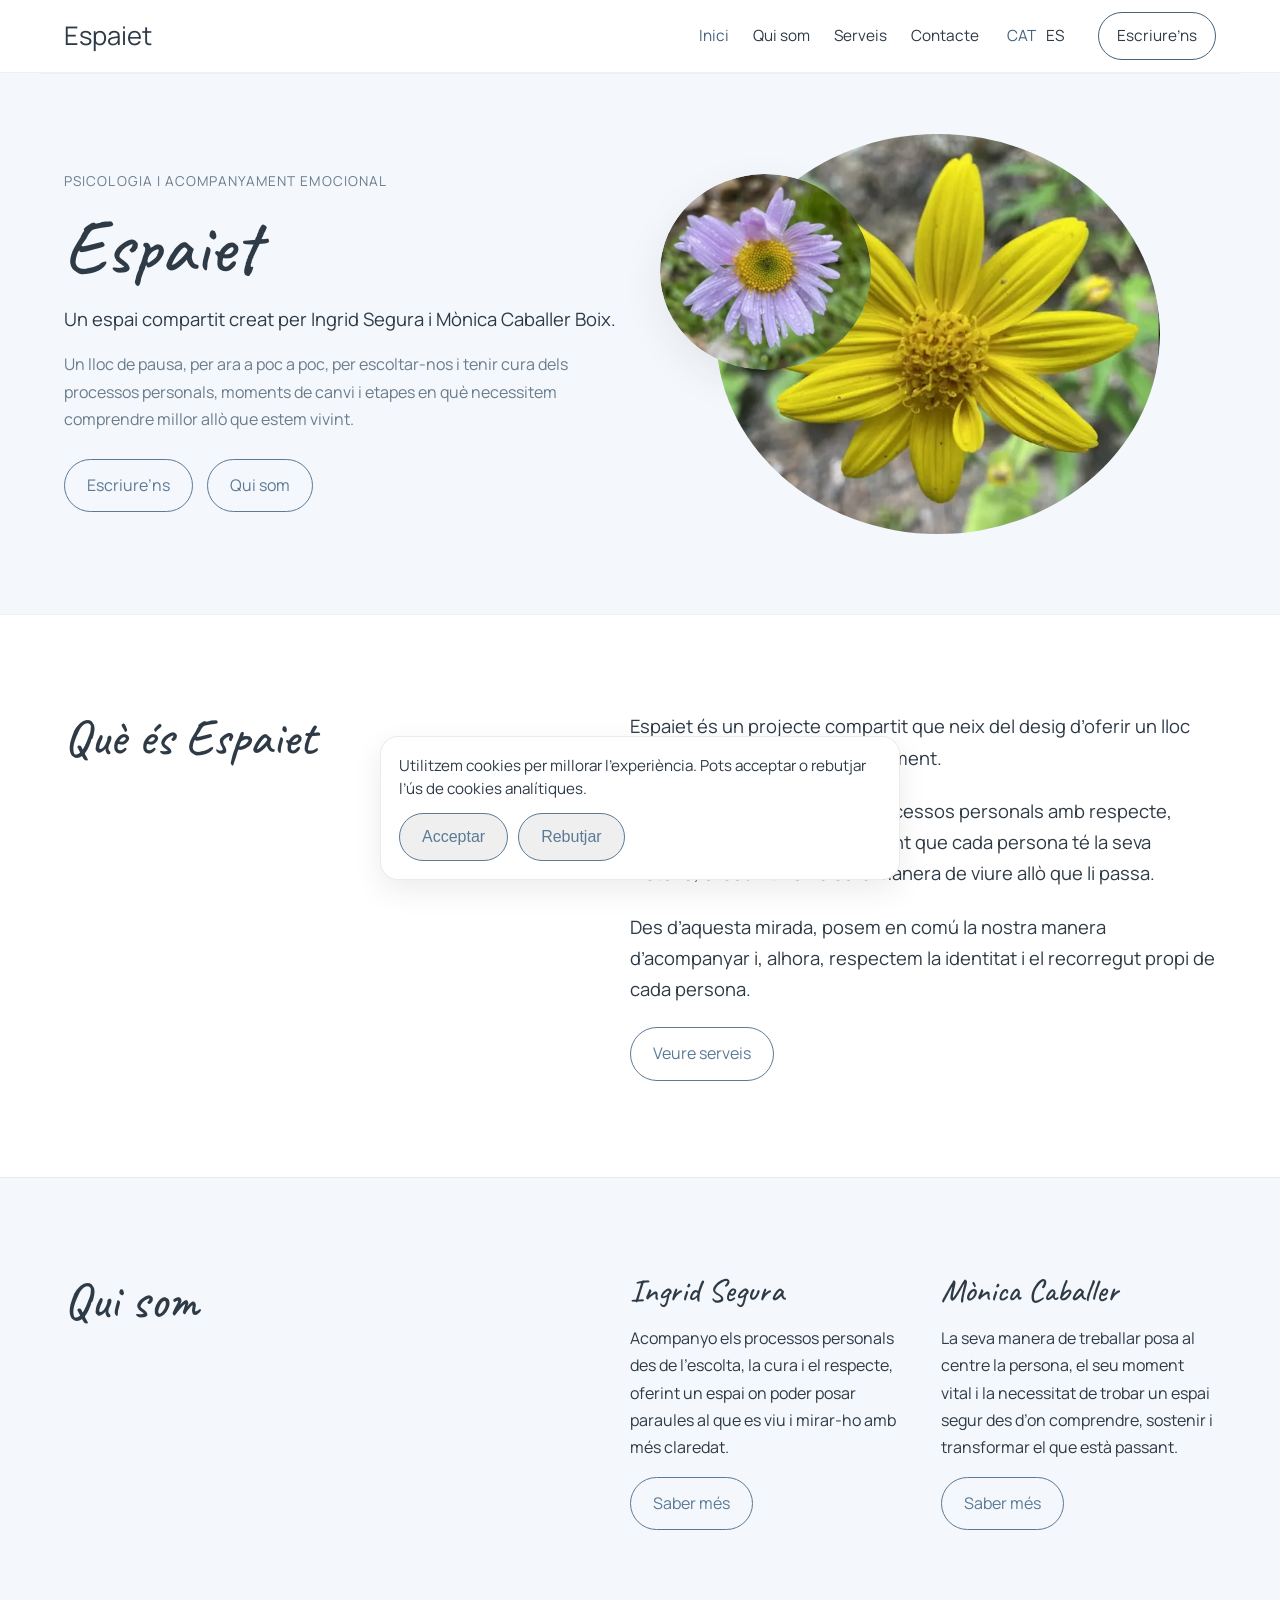
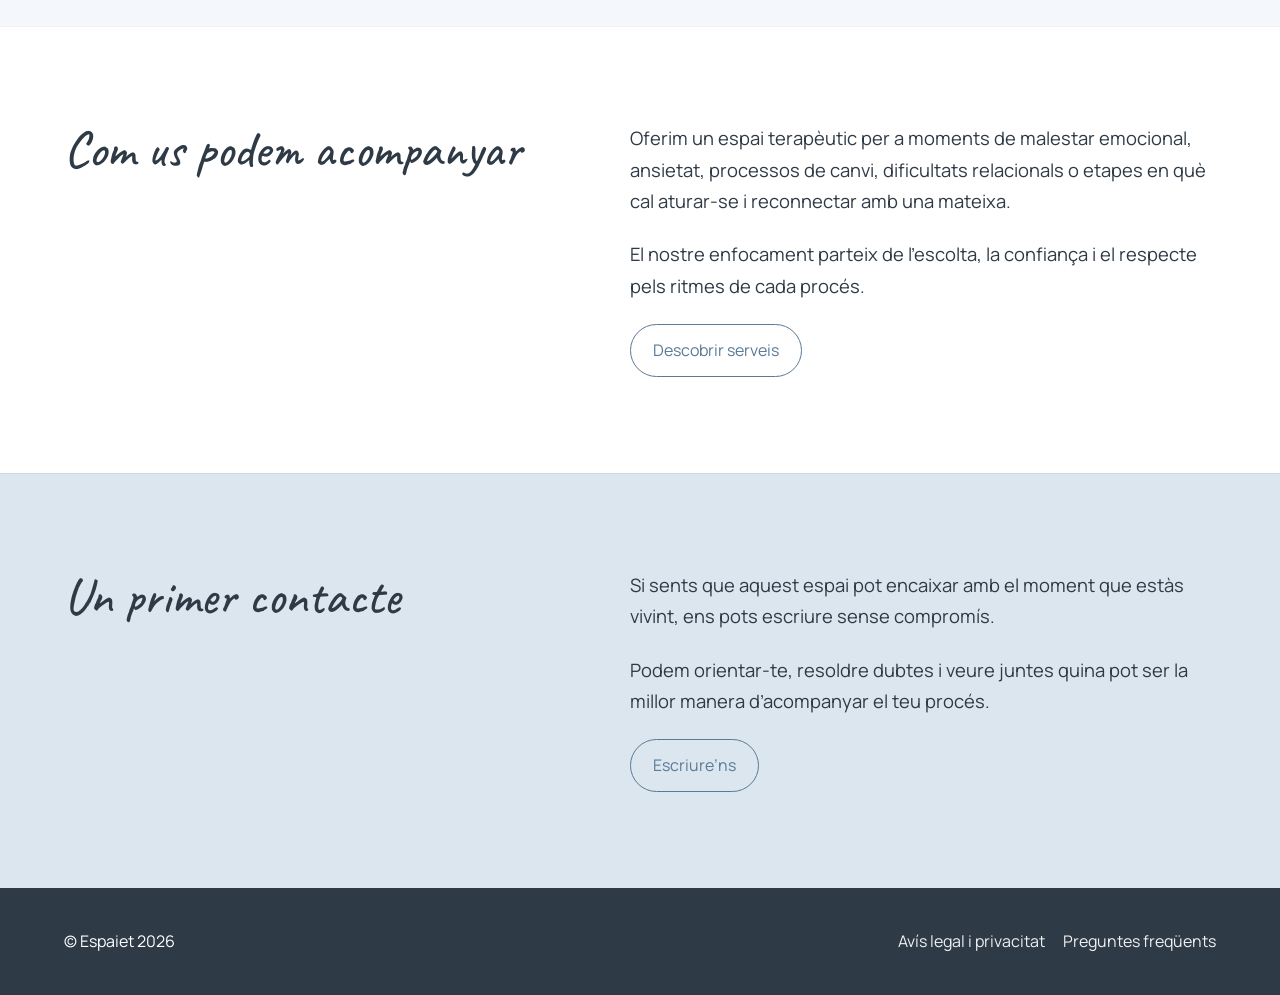
==== index.html @ 93f4b79d "Add files via upload" ====
<head>
  <meta charset="UTF-8">
  <meta name="viewport" content="width=device-width, initial-scale=1.0">
  <meta name="language" content="ca">

  <title>Espaiet | Psicologia i acompanyament emocional</title>
  <meta name="description" content="Espaiet és un espai de psicologia i acompanyament emocional creat per Ingrid Segura i Mònica Caballer Boix. Un lloc de pausa, escolta i cura per a processos personals i moments de canvi.">
  <meta name="robots" content="index, follow">
  <meta name="author" content="Ingrid Segura Bertomeu, Mònica Caballer Boix">

  <meta property="og:title" content="Espaiet | Psicologia i acompanyament emocional">
  <meta property="og:description" content="Un espai compartit de psicologia i acompanyament emocional creat per Ingrid Segura i Mònica Caballer Boix.">
  <meta property="og:type" content="website">
  <meta property="og:url" content="https://espaiet.cat/">
  <meta property="og:image" content="https://espaiet.cat/img/og-home.jpg">
  <meta property="og:site_name" content="Espaiet">
  <meta property="og:locale" content="ca_ES">

  <meta name="twitter:card" content="summary_large_image">
  <meta name="twitter:title" content="Espaiet | Psicologia i acompanyament emocional">
  <meta name="twitter:description" content="Un espai compartit de psicologia i acompanyament emocional.">
  <meta name="twitter:image" content="https://espaiet.cat/img/og-home.jpg">

  <meta name="geo.region" content="ES-CT">

  <link rel="canonical" href="https://espaiet.cat/">

  <link rel="alternate" hreflang="ca" href="https://espaiet.cat/">
  <link rel="alternate" hreflang="es" href="https://espaiet.cat/index_es.html">
  <link rel="alternate" hreflang="x-default" href="https://espaiet.cat/">

  <script type="application/ld+json">
  {
    "@context": "https://schema.org",
    "@type": "Organization",
    "name": "Espaiet | Mònica Caballer | Ingrid Segura",
    "url": "https://espaiet.cat/",
    "logo": "https://espaiet.cat/img/logo.png",
    "description": "Espai de psicologia i acompanyament emocional creat per Ingrid Segura i Mònica Caballer Boix.",
    "address": {
      "@type": "PostalAddress",
      "streetAddress": "Carrer Saragossa, 12",
      "addressLocality": "La Sénia",
      "postalCode": "43560",
      "addressRegion": "Tarragona",
      "addressCountry": "ES"
    },
    "founder": [
      {
        "@type": "Person",
        "name": "Ingrid Segura Bertomeu"
      },
      {
        "@type": "Person",
        "name": "Mònica Caballer Boix"
      }
    ],
    "sameAs": []
  }
 
  </script>
  <script src="js/nav.js"></script>
  <link rel="stylesheet" href="estils/estils.css">
</head>
<body>

<header class="site-header">
  <div class="header-inner">
    <a href="index.html" class="brand">Espaiet</a>

    <button
      class="nav-toggle"
      type="button"
      aria-expanded="false"
      aria-controls="main-nav"
      aria-label="Obrir menú">
      <span></span>
      <span></span>
      <span></span>
    </button>

    <nav class="main-nav" id="main-nav" aria-label="Navegació principal">
      <a href="index.html" class="active">Inici</a>
      <a href="qui-som.html">Qui som</a>
      <a href="serveis.html">Serveis</a>
      <a href="contacte.html">Contacte</a>

      <div class="lang-switch" aria-label="Selector d'idioma">
        <a href="index.html" class="active">CAT</a>
        <a href="index_es.html">ES</a>
      </div>

      <a href="contacte.html" class="nav-cta">Escriure’ns</a>
    </nav>
  </div>
</header>

  <main>

    <section class="section hero">
      <div class="hero-copy">
        <div class="hero-copy-inner">
          <p class="hero-kicker">Psicologia i acompanyament emocional</p>

          <h1>Espaiet</h1>

          <p class="hero-lead">
            Un espai compartit creat per Ingrid Segura i Mònica Caballer Boix.
          </p>

          <p class="hero-text">
            Un lloc de pausa, per ara a poc a poc, per escoltar-nos i tenir cura dels processos personals, moments de canvi
            i etapes en què necessitem comprendre millor allò que estem vivint.
          </p>

          <div class="hero-actions">
            <a href="contacte.html" class="button-secondary">Escriure’ns</a>
            <a href="qui-som.html" class="button-secondary">Qui som</a>
          </div>
        </div>
      </div>

      <div class="hero-visual">
        <div class="hero-visual-main">
          <img src="img/foto1.webp" alt="Espaiet, espai de psicologia i acompanyament emocional">
        </div>

        <div class="hero-visual-small">
          <img src="img/foto2.webp" alt="Detall de l'espai">
        </div>

      </div>
    </section>

    <section class="section intro-section section-white">
      <div class="intro-grid">
        <div class="intro-title">
          <h2>Què és Espaiet</h2>
        </div>

        <div class="intro-copy">
          <p>
            Espaiet és un projecte compartit que neix del desig d’oferir
            un lloc per a tu, d'escolta i acompanyament.
          </p>

          <p>
            És un lloc pensat per acollir processos personals amb respecte,
            proximitat i sensibilitat, entenent que cada persona té la seva història,
            el seu ritme i la seva manera de viure allò que li passa.
          </p>

          <p>
            Des d’aquesta mirada, posem en comú la nostra manera d’acompanyar
            i, alhora, respectem la identitat i el recorregut propi de cada persona.
          </p>

          <a href="serveis.html"  class="button-secondary">Veure serveis</a>
        </div>
      </div>
    </section>

	<section class="section team-section section-soft">
	  <div class="team-layout">
		<div class="team-title">
		  <h2>Qui som</h2>
		</div>

		<div class="team-content">
		  <div class="team-grid">
			<article class="team-card">
			  <h3>Ingrid Segura</h3>
			  <p>
				Acompanyo els processos personals des de l’escolta, la cura i el respecte,
				oferint un espai on poder posar paraules al que es viu i mirar-ho amb més claredat.
			  </p>
			  <a href="qui-som.html" class="button-secondary">Saber més</a>
			</article>

			<article class="team-card">
			  <h3>Mònica Caballer</h3>
			  <p>
				La seva manera de treballar posa al centre la persona, el seu moment vital
				i la necessitat de trobar un espai segur des d’on comprendre, sostenir i transformar el que està passant.
			  </p>
			  <a href="qui-som.html" class="button-secondary">Saber més</a>
			</article>
		  </div>
		</div>
	  </div>
	</section>

    <section class="section services-home section-white">
      <div class="services-grid">
        <div class="services-title">
          <h2>Com us podem acompanyar</h2>
        </div>

        <div class="services-copy">
          <p>
            Oferim un espai terapèutic per a moments de malestar emocional, ansietat,
            processos de canvi, dificultats relacionals o etapes en què cal aturar-se
            i reconnectar amb una mateixa.
          </p>

          <p>
            El nostre enfocament parteix de l’escolta, la confiança i el respecte
            pels ritmes de cada procés.
          </p>

          <a href="serveis.html" class="button-secondary">Descobrir serveis</a>
        </div>
      </div>
    </section>

    <section class="section contact-home section-soft">
      <div class="contact-grid-home">
        <div class="contact-title">
          <h2>Un primer contacte</h2>
        </div>

        <div class="contact-copy-home">
          <p>
            Si sents que aquest espai pot encaixar amb el moment que estàs vivint,
            ens pots escriure sense compromís.
          </p>

          <p>
            Podem orientar-te, resoldre dubtes i veure juntes quina pot ser
            la millor manera d’acompanyar el teu procés.
          </p>

          <a href="contacte.html" class="button-secondary">Escriure’ns</a>
        </div>
      </div>
    </section>

  </main>

  <footer class="site-footer">
    <div class="footer-inner">
      <p>© Espaiet 2026</p>
      <div class="footer-links">
        <a href="avis-legal.html">Avís legal i privacitat</a>
        <a href="faqs.html">Preguntes freqüents</a>
      </div>
    </div>
  </footer>
<div id="cookie-banner" class="cookie-banner">
  <p>
    Utilitzem cookies per millorar l’experiència. Pots acceptar o rebutjar l’ús de cookies analítiques.
  </p>

  <div class="cookie-actions">
    <button id="accept-cookies" class="button-secondary">Acceptar</button>
    <button id="reject-cookies" class="button-secondary">Rebutjar</button>
  </div>
</div>
</body>
</html>
---- estils/estils.css ----
@import url('https://fonts.googleapis.com/css2?family=Caveat:wght@400;500;600&display=swap&family=Manrope:wght@300;400;500&display=swap');

:root{
  --bg:#f4f7fb;
  --white:#ffffff;
  --text:#2e3a46;
  --muted:#6f8090;
  --accent:#5b7a96;
  --accent-soft:#dbe6ef;

  --nav-text:#2e3a46;
  --accent-dark:#45637d;
  --line:rgba(0,0,0,.06);
}

.section{
  padding:56px 24px;
  border-top:1px solid rgba(0,0,0,.04);
}

.section-white{
  background:var(--white);
}

.section-soft{
  background:var(--accent-soft);
}

.section-base{
  background:var(--bg);
}


*{
  box-sizing:border-box;
}

html{
  scroll-behavior:smooth;
}

body{
  margin:0;
  background:var(--bg);
  color:var(--text);
  font-family:'Manrope', sans-serif;
  line-height:1.7;
}

a{
  color:inherit;
  text-decoration:none;
}

img{
  display:block;
  max-width:100%;
  border-radius: 50%;
}

h1,h2,h3{
  margin:0;
  font-family:'Caveat', serif;
  font-weight:500;
  color:var(--text);
}
main{
  flex:1;
}

.main-nav a{
  font-size:1rem;
  color:var(--nav-text);
}

.main-nav a:hover,
.main-nav a.active{
  color:var(--accent-dark);
}

.lang-switch{
  display:flex;
  gap:10px;
}

.nav-cta{
  padding:12px 22px;
  border:1px solid var(--accent-dark);
  border-radius:999px;
}

.site-header{
  position:sticky;
  top:0;
  z-index:1000;
  background:#ffffff;
  border-bottom:1px solid rgba(0,0,0,.06);
}

.header-inner{
  max-width:1200px;
  margin:0 auto;
  padding:0 24px;
  min-height:72px;
  display:flex;
  align-items:center;
  justify-content:space-between;
  gap:20px;
  position:relative;
}

.brand{
  font-size:1.6rem;
  color:var(--nav-text);
  text-decoration:none;
  white-space:nowrap;
  flex:0 0 auto;
}

.main-nav{
  display:flex;
  align-items:center;
  gap:24px;
}

.main-nav a{
  color:var(--nav-text);
  text-decoration:none;
  font-size:0.96rem;
}

.main-nav a:hover,
.main-nav a.active{
  color:var(--accent-dark);
}


.lang-switch{
  display:flex;
  align-items:center;
  gap:10px;
  margin-left:4px;
}

.nav-cta{
  margin-left:10px;
  padding:10px 18px;
  border:1px solid var(--accent-dark);
  border-radius:999px;
}

.hero{
  max-width:1200px;
  margin:0 auto;
  padding:60px 24px 80px;

  display:grid;
  grid-template-columns:1fr 1fr;
  gap:40px;
  align-items:center;
}

.hero-kicker{
  font-size:0.85rem;
  letter-spacing:.08em;
  text-transform:uppercase;
  color:#6b7c8c;
  margin-bottom:16px;
}

.hero h1{
  font-size:clamp(3.5rem,6vw,5rem);
  line-height:1;
  margin-bottom:18px;
}

.hero-lead{
  font-size:1.15rem;
  margin-bottom:12px;
}

.hero-text{
  font-size:1rem;
  color:#6b7c8c;
  margin-bottom:26px;
}

.hero-actions{
  display:flex;
  gap:14px;
  flex-wrap:wrap;
}

.hero-visual{
  position:relative;
  display:flex;
  align-items:center;
  justify-content:center;
}

.hero-visual-main{
  width:80%;
  border-radius:200px;
  overflow:hidden;
}

.hero-visual-main img{
  width:100%;
  height:100%;
  object-fit:cover;
}

.hero-visual-small{
  position:absolute;
  top:10%;
  left:0;
  width:38%;
  border-radius:50%;
  overflow:hidden;
  box-shadow:0 14px 40px rgba(44,57,70,.08);
}

.hero-shape{
  position:absolute;
  left:8%;
  bottom:8%;
  width:130px;
  height:130px;
  border:2px solid var(--accent);
  border-radius:50%;
  opacity:.5;
}

.button-primary,
.button-secondary{
  display:inline-flex;
  align-items:center;
  justify-content:center;
  min-height:48px;
  padding:12px 24px;
  border-radius:999px;
  font-size:1rem;
}

.button-primary{
  background:#5b7a96;
  color:#fff;
  border-radius:999px;
  padding:12px 22px;
}

.button-secondary{
  border:1px solid #5b7a96;
  color:#5b7a96;
  border-radius:999px;
  padding:12px 22px;
}
.button-primary:hover{
  opacity:.92;
}


.intro-section,
.services-home,
.contact-home{
  border-top:1px solid var(--line);
}

.intro-grid,
.services-grid,
.contact-grid-home{
  max-width:1200px;
  margin:0 auto;
  padding:40px 24px;
  display:grid;
  grid-template-columns:.95fr 1.05fr;
  gap:36px;
}

.intro-title h2,
.services-title h2,
.contact-title h2,
.team-header h2{
  font-size:clamp(2.4rem,4vw,3.4rem);
  line-height:1.05;
}

.intro-copy p,
.services-copy p,
.contact-copy-home p{
  max-width:620px;
  margin:0 0 22px;
  font-size:1.15rem;
  color:var(--text);
}

.text-link{
  display:inline-block;
  margin-top:8px;
  color:var(--accent-dark);
  border-bottom:1px solid var(--accent-dark);
}

.team-section{
  border-top:1px solid var(--line);
  background:var(--bg-soft);
}

.team-header{
  max-width:1200px;
  margin:0 auto;
  padding:46px 24px 12px;
}

.team-layout{
  max-width:1200px;
  margin:0 auto;
  padding:40px 24px;
  display:grid;
  grid-template-columns:.95fr 1.05fr;
  gap:36px;
  align-items:start;
}

.team-title h2{
  font-size:clamp(2.4rem,4vw,3.4rem);
  line-height:1.05;
  margin:0;
}

.team-content{
  width:100%;
}

.team-grid{
  display:grid;
  grid-template-columns:1fr 1fr;
  gap:36px;
}

.team-card h3{
  font-family:'Caveat', cursive;
  font-size:clamp(2rem,2.4vw,2.6rem);
  line-height:1.05;
  margin:0 0 18px;
  color:var(--text);
}

.site-footer{
  background:#2e3a46;
  color:#ffffff;
}

.footer-inner{
  max-width:1200px;
  margin:0 auto;
  padding:24px;
  display:flex;
  align-items:center;
  justify-content:space-between;
  gap:20px;
}

.footer-links{
  display:flex;
  gap:18px;
  flex-wrap:wrap;
}

.site-footer a{
  color:#ffffff;
  opacity:.92;
}

.site-footer a:hover{
  opacity:1;
}

@media (max-width:980px){
  .hero,
  .intro-grid,
  .services-grid,
  .contact-grid-home,
  .team-grid{
    grid-template-columns:1fr;
  }

  .team-card + .team-card{
    border-left:0;
    border-top:1px solid var(--line);
  }

  .hero-visual{
    min-height:auto;
  }

  .hero-visual-main{
    width:100%;
  }

  .hero-visual-small{
    position:relative;
    top:auto;
    left:auto;
    width:180px;
    margin-top:20px;
  }

  .hero-shape{
    display:none;
  }

  .footer-inner{
    flex-direction:column;
    align-items:flex-start;
  }
}

/** pagina qui som **/

.page-hero{
  padding-top:72px;
  padding-bottom:48px;
}

.page-hero-inner{
  max-width:1200px;
  margin:0 auto;
  padding:0 24px;
}

.page-hero h1{
  font-size:clamp(3.2rem,5vw,4.8rem);
  line-height:1;
  margin:0 0 16px;
}

.page-hero-text{
  max-width:760px;
  margin:0;
  font-size:1.08rem;
  color:var(--muted);
}

.profile-section{
  border-top:1px solid rgba(0,0,0,.04);
}

.profile-grid{
  max-width:1200px;
  margin:0 auto;
  padding:36px 24px;
  display:grid;
  grid-template-columns:.95fr 1.05fr;
  gap:36px;
  align-items:center;
}

.profile-photo-wrap{
  max-width:320px;
  justify-self:center;
}

.profile-copy{
  max-width:620px;
}

.profile-copy p{
  max-width:620px;
}

.profile-photo-wrap{
  max-width:360px;
}

.profile-photo-wrap img{
  width:100%;
  aspect-ratio:1 / 1;
  object-fit:cover;
  border-radius:50%;
  display:block;
  box-shadow:0 10px 30px rgba(0,0,0,.08);
}

.profile-kicker{
  margin:0 0 10px;
  font-size:.85rem;
  letter-spacing:.08em;
  text-transform:uppercase;
  color:var(--muted);
}

.profile-copy h2{
  margin:0 0 18px;
  font-size:clamp(2.5rem,4vw,3.6rem);
  line-height:1.02;
}

.profile-copy p{
  max-width:680px;
  margin:0 0 18px;
  font-size:1.06rem;
  color:var(--text);
}

.profile-actions{
  margin-top:24px;
}

@media (max-width:980px){
  .profile-grid,
  .profile-grid.reverse{
    grid-template-columns:1fr;
    gap:28px;
  }

  .profile-grid.reverse .profile-photo-wrap,
  .profile-grid.reverse .profile-copy{
    order:initial;
  }

  .profile-photo-wrap{
    max-width:200px;
    margin:0 auto; /* centra la imatge */
  }

  .page-hero{
    padding-top:48px;
    padding-bottom:30px;
  }
}

/** contacte **/ 

.contact-layout{
  max-width:1200px;
  margin:0 auto;
  padding:36px 24px;
  display:grid;
  grid-template-columns:.9fr 1.1fr;
  gap:40px;
  align-items:start;
}

.contact-info-block h2{
  margin:0 0 18px;
  font-size:clamp(2.6rem,4vw,3.8rem);
  line-height:1.05;
}

.contact-info-block p{
  margin:0 0 18px;
  font-size:1.06rem;
  line-height:1.75;
  color:var(--text);
}

.contact-data{
  margin-top:24px;
}

.contact-data p{
  margin:0 0 10px;
}

.contact-form-wrap{
  width:100%;
}

.form-row{
  margin-bottom:16px;
}

.contact-form-wrap input,
.contact-form-wrap textarea{
  width:100%;
  padding:16px 18px;
  border:1px solid rgba(0,0,0,.08);
  border-radius:18px;
  background:#ffffff;
  color:var(--text);
  font:inherit;
}

.contact-form-wrap textarea{
  min-height:180px;
  resize:vertical;
}

.contact-form-wrap input::placeholder,
.contact-form-wrap textarea::placeholder{
  color:var(--muted);
}

.form-button{
  margin-top:8px;
  cursor:pointer;
}

.form-status{
  margin-top:16px;
  color:var(--text);
}

.sr-only{
  position:absolute;
  width:1px;
  height:1px;
  padding:0;
  margin:-1px;
  overflow:hidden;
  clip:rect(0,0,0,0);
  white-space:nowrap;
  border:0;
}

@media (max-width:980px){
  .contact-layout{
    grid-template-columns:1fr;
    gap:28px;
    padding:28px 24px;
  }
}
.contact-map-layout{
  max-width:1200px;
  margin:0 auto;
  padding:40px 24px;
  display:grid;
  grid-template-columns:1fr 1fr;
  gap:40px;
  align-items:start;
}

.contact-info-block h2,
.contact-location-block h2{
  margin:0 0 20px;
}

.contact-data{
  display:grid;
  gap:24px;
}

.contact-person{
  padding-bottom:20px;
  border-bottom:1px solid rgba(0,0,0,.06);
}

.contact-person:last-child{
  border-bottom:0;
  padding-bottom:0;
}

.contact-person h3{
  margin:0 0 10px;
  font-size:1.6rem;
}

.contact-person p,
.contact-location-block p{
  margin:0 0 12px;
  line-height:1.7;
  color:var(--text);
}

.contact-person a,
.contact-location-block a{
  color:inherit;
}

@media (max-width:980px){
  .contact-map-layout{
    grid-template-columns:1fr;
    gap:28px;
    padding:28px 24px;
  }


  .map-wrap{
    min-height:280px;
  }
}

/*** avis legal ***/

.legal-container{
  max-width:900px;
  margin:0 auto;
  padding:36px 24px;
}

.legal-block{
  margin-bottom:32px;
}

.legal-block h2{
  margin:0 0 12px;
  font-size:1.4rem;
}

.legal-block p{
  margin:0 0 12px;
  line-height:1.7;
  color:var(--text);
}

/** faqs **/

.faq-container{
  max-width:900px;
  margin:0 auto;
  padding:36px 24px;
}

.faq-item{
  padding:0 0 24px;
  margin-bottom:24px;
  border-bottom:1px solid rgba(0,0,0,.06);
}

.faq-item:last-child{
  margin-bottom:0;
}

.faq-item h2{
  margin:0 0 12px;
  font-size:1.45rem;
  line-height:1.2;
}

.faq-item p{
  margin:0;
  line-height:1.75;
  color:var(--text);
}

/** mmenu desplegable **/ 
.nav-toggle{
  display:none;
  width:44px;
  height:44px;
  border:1px solid rgba(0,0,0,.08);
  border-radius:999px;
  background:#fff;
  cursor:pointer;
  padding:10px;
  flex:0 0 auto;
}

.nav-toggle span{
  display:block;
  width:100%;
  height:2px;
  background:var(--nav-text);
  margin:5px 0;
  transition:transform .25s ease, opacity .25s ease;
}

.nav-toggle.is-open span:nth-child(1){
  transform:translateY(7px) rotate(45deg);
}

.nav-toggle.is-open span:nth-child(2){
  opacity:0;
}

.nav-toggle.is-open span:nth-child(3){
  transform:translateY(-7px) rotate(-45deg);
}

/* COOKIE BANNER BASE */
.cookie-banner{
  position: fixed;
  bottom: 20px;
  left: 20px;
  right: 20px;
  max-width: 520px;
  margin: 0 auto;

  background: #ffffff;
  border: 1px solid rgba(0,0,0,.08);
  border-radius: 18px;
  padding: 18px;
  box-shadow: 0 10px 30px rgba(0,0,0,.08);
  z-index: 9999;

  display: flex;
  flex-direction: column;
  gap: 12px;
}

.cookie-banner p{
  margin: 0;
  font-size: 0.95rem;
  line-height: 1.5;
}

.cookie-actions{
  display: flex;
  gap: 10px;
}

/* Mòbil */
@media (max-width: 920px){
  .nav-toggle{
    display:block;
  }

  .main-nav{
    display:none;
    position:absolute;
    top:100%;
    left:16px;
    right:16px;
    background:#ffffff;
    border:1px solid rgba(0,0,0,.06);
    border-radius:22px;
    box-shadow:0 18px 40px rgba(0,0,0,.08);
    padding:18px;
    flex-direction:column;
    align-items:flex-start;
    gap:14px;
  }

  .main-nav.is-open{
    display:flex;
  }

  .main-nav a{
    width:100%;
    font-size:1rem;
  }

  .lang-switch{
    margin:4px 0 0;
    gap:14px;
  }

  .nav-cta{
    margin-left:0;
    width:100%;
    text-align:center;
  }

/* Correcció imatges home en mòbil */

  .hero{
    padding: 40px 24px 56px;
    grid-template-columns: 1fr;
  }

  .hero-visual{
    margin-top: 24px;
    display: grid;
    grid-template-columns: 1fr;
    justify-items: center;
    gap: 18px;
  }

  .hero-visual-main{
    width: 100%;
    max-width: 320px;
    border-radius: 28px;
    overflow: hidden;
  }

  .hero-visual-main img{
    width: 100%;
    height: auto;
    aspect-ratio: 1 / 1;
    object-fit: cover;
    border-radius: 28px;
  }

  .hero-visual-small{
    position: static;
    width: 150px;
    height: 150px;
    margin: 0;
    border-radius: 50%;
    overflow: hidden;
  }

  .hero-visual-small img{
    width: 100%;
    height: 100%;
    object-fit: cover;
    border-radius: 50%;
  }
/* 📱 MOBILE */

  .cookie-banner{
    left: 12px;
    right: 12px;
    bottom: 12px;
    padding: 16px;
    border-radius: 16px;
  }

  .cookie-banner p{
    font-size: 0.9rem;
  }

  .cookie-actions{
    flex-direction: column;
    gap: 8px;
  }

  .cookie-actions button{
    width: 100%;
  }
}
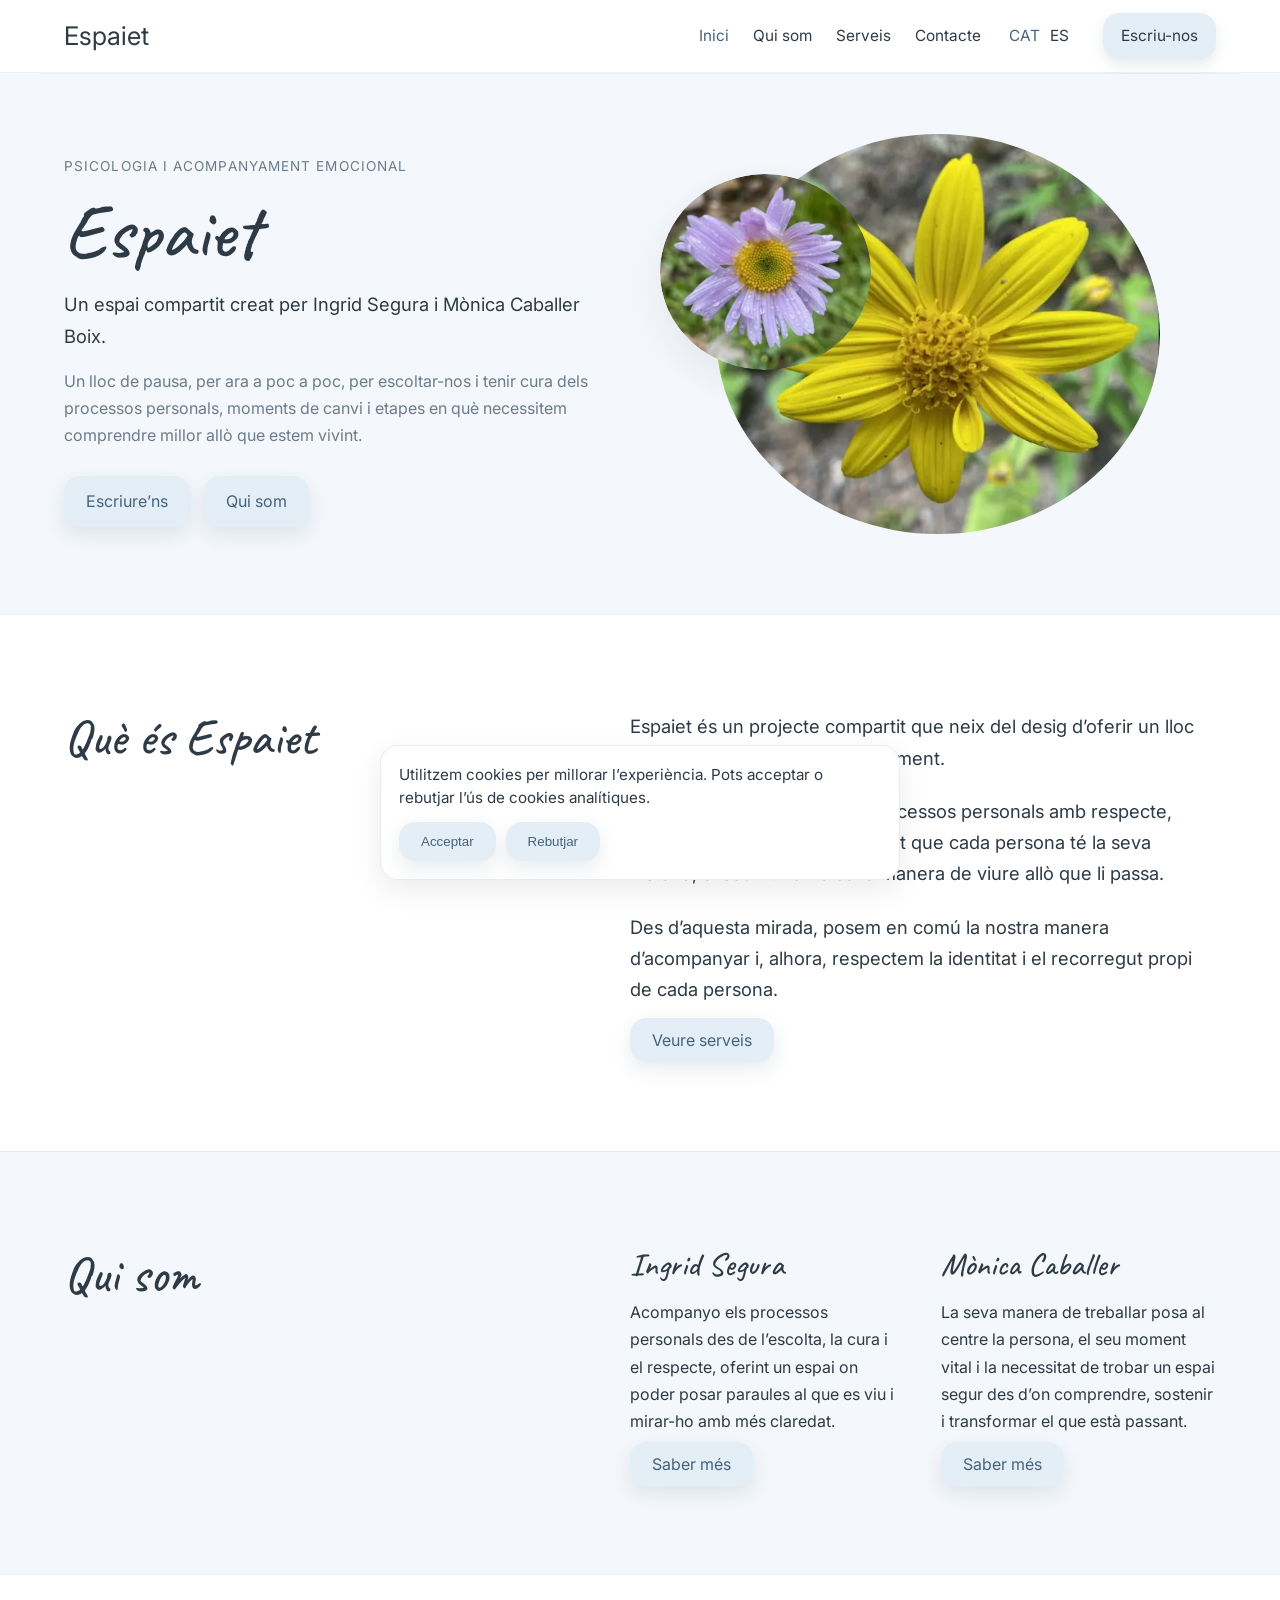
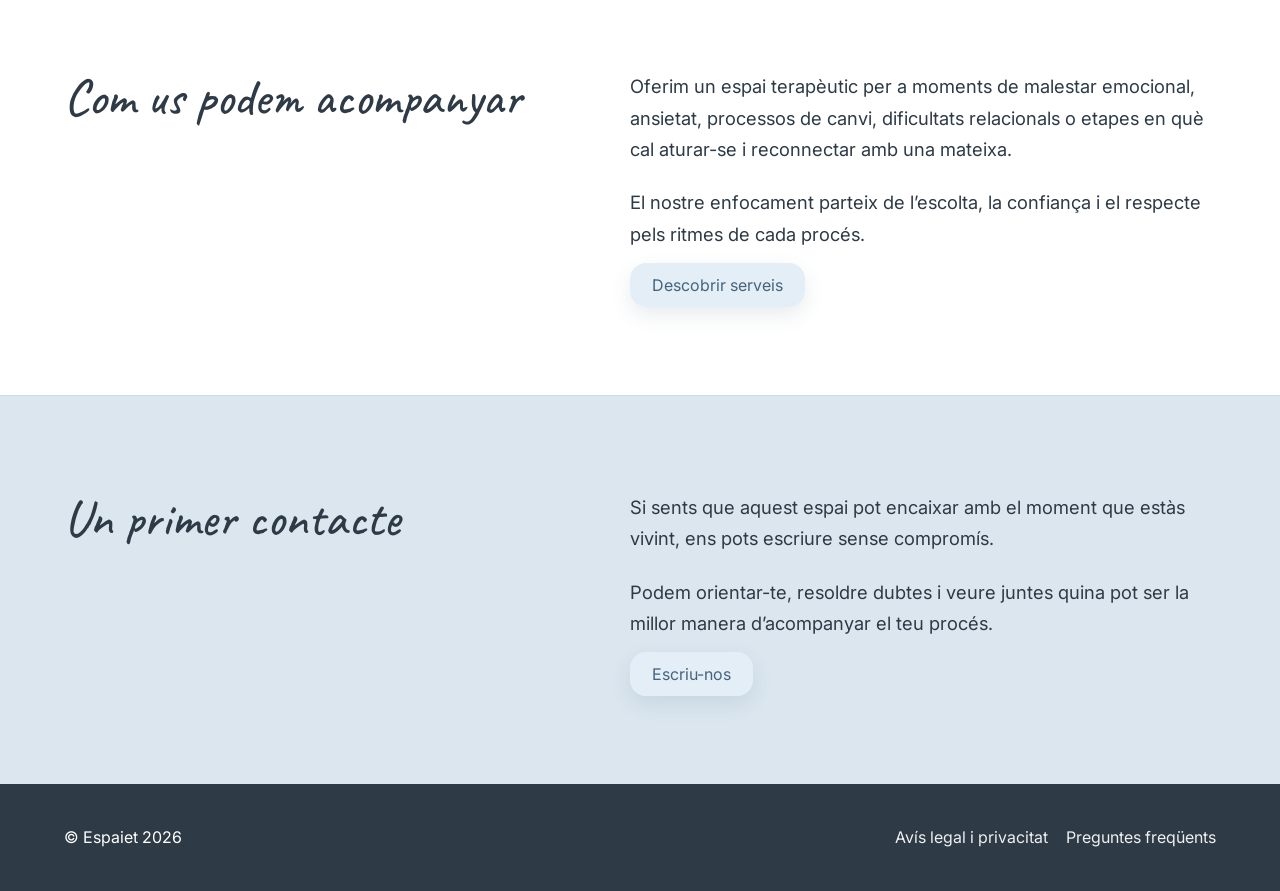
==== commit 54d9a00e: "Add files via upload" ====
--- a/index.html
+++ b/index.html
@@ -90,7 +90,7 @@
         <a href="index_es.html">ES</a>
       </div>
 
-      <a href="contacte.html" class="nav-cta">Escriure’ns</a>
+      <a href="contacte.html" class="nav-cta">Escriu-nos</a>
     </nav>
   </div>
 </header>
@@ -230,7 +230,7 @@
             la millor manera d’acompanyar el teu procés.
           </p>
 
-          <a href="contacte.html" class="button-secondary">Escriure’ns</a>
+          <a href="contacte.html" class="button-secondary">Escriu-nos</a>
         </div>
       </div>
     </section>
--- a/estils/estils.css
+++ b/estils/estils.css
@@ -1,16 +1,25 @@
-@import url('https://fonts.googleapis.com/css2?family=Caveat:wght@400;500;600&display=swap&family=Manrope:wght@300;400;500&display=swap');
+@import url('https://fonts.googleapis.com/css2?family=Caveat:wght@400;500&family=Inter:wght@300;400;500&display=swap');
 
 :root{
   --bg:#f4f7fb;
   --white:#ffffff;
   --text:#2e3a46;
   --muted:#6f8090;
+
   --accent:#5b7a96;
   --accent-soft:#dbe6ef;
+  --accent-dark:#45637d;
 
   --nav-text:#2e3a46;
-  --accent-dark:#45637d;
   --line:rgba(0,0,0,.06);
+
+  /* 👉 BOTONS */
+  --btn-bg:#e4eef6;
+  --btn-text:#45637d;
+  --btn-hover:#d4e3ef;
+
+  --btn-primary-bg:#5b7a96;
+  --btn-primary-text:#ffffff;
 }
 
 .section{
@@ -43,7 +52,7 @@
   margin:0;
   background:var(--bg);
   color:var(--text);
-  font-family:'Manrope', sans-serif;
+  font-family:'Inter', sans-serif;
   line-height:1.7;
 }
 
@@ -84,9 +93,20 @@
 }
 
 .nav-cta{
-  padding:12px 22px;
-  border:1px solid var(--accent-dark);
-  border-radius:999px;
+  margin-left:10px;
+  background:var(--btn-bg);
+  color:var(--btn-text);
+  border:0;
+  border-radius:16px;
+  padding:10px 18px;
+  text-decoration:none;
+  box-shadow:0 6px 14px rgba(69,99,125,.12);
+  transition:.2s ease;
+}
+
+.nav-cta:hover{
+  background:var(--btn-hover);
+  transform:translateY(-1px);
 }
 
 .site-header{
@@ -142,12 +162,6 @@
   margin-left:4px;
 }
 
-.nav-cta{
-  margin-left:10px;
-  padding:10px 18px;
-  border:1px solid var(--accent-dark);
-  border-radius:999px;
-}
 
 .hero{
   max-width:1200px;
@@ -231,29 +245,27 @@
   opacity:.5;
 }
 
-.button-primary,
 .button-secondary{
-  display:inline-flex;
-  align-items:center;
-  justify-content:center;
-  min-height:48px;
-  padding:12px 24px;
-  border-radius:999px;
-  font-size:1rem;
+  background:var(--btn-bg);
+  color:var(--btn-text);
+  border:0;
+  border-radius:16px;
+  padding:12px 22px;
+  box-shadow:0 8px 20px rgba(69,99,125,.12);
+  transition:.2s ease;
+}
+
+.button-secondary:hover{
+  background:var(--btn-hover);
+  transform:translateY(-1px);
 }
 
 .button-primary{
-  background:#5b7a96;
-  color:#fff;
-  border-radius:999px;
+  background:var(--btn-primary-bg);
+  color:var(--btn-primary-text);
+  border-radius:16px;
   padding:12px 22px;
-}
-
-.button-secondary{
-  border:1px solid #5b7a96;
-  color:#5b7a96;
-  border-radius:999px;
-  padding:12px 22px;
+  box-shadow:0 10px 24px rgba(69,99,125,.18);
 }
 .button-primary:hover{
   opacity:.92;
@@ -836,57 +848,15 @@
     gap:14px;
   }
 
-  .nav-cta{
-    margin-left:0;
-    width:100%;
-    text-align:center;
-  }
-
-/* Correcció imatges home en mòbil */
-
-  .hero{
-    padding: 40px 24px 56px;
-    grid-template-columns: 1fr;
-  }
-
-  .hero-visual{
-    margin-top: 24px;
-    display: grid;
-    grid-template-columns: 1fr;
-    justify-items: center;
-    gap: 18px;
-  }
-
-  .hero-visual-main{
-    width: 100%;
-    max-width: 320px;
-    border-radius: 28px;
-    overflow: hidden;
-  }
-
-  .hero-visual-main img{
-    width: 100%;
-    height: auto;
-    aspect-ratio: 1 / 1;
-    object-fit: cover;
-    border-radius: 28px;
-  }
-
-  .hero-visual-small{
-    position: static;
-    width: 150px;
-    height: 150px;
-    margin: 0;
-    border-radius: 50%;
-    overflow: hidden;
-  }
-
-  .hero-visual-small img{
-    width: 100%;
-    height: 100%;
-    object-fit: cover;
-    border-radius: 50%;
-  }
+.nav-cta{
+  border:0;
+  background:#f1d8d3;
+  color:#7d5750;
+  border-radius:18px;
+  padding:10px 18px;
+}
+
+
 /* 📱 MOBILE */
 
   .cookie-banner{
@@ -909,4 +879,56 @@
   .cookie-actions button{
     width: 100%;
   }
+/* Correcció definitiva imatges portada en mòbil */
+
+  .hero{
+    padding: 36px 24px 92px;
+    gap: 28px;
+  }
+
+  .hero-visual{
+    position: relative;
+    width: 100%;
+    max-width: 340px;
+    margin: 10px auto 0;
+    padding-bottom: 70px;
+    display: block;
+  }
+
+  .hero-visual-main{
+    width: 100%;
+    border-radius: 34px;
+    overflow: hidden;
+    box-shadow: 0 18px 45px rgba(44,57,70,.12);
+  }
+
+  .hero-visual-main img{
+    width: 100%;
+    height: 250px;
+    object-fit: cover;
+    object-position: center;
+    border-radius: 34px;
+  }
+
+  .hero-visual-small{
+    position: absolute;
+    right: 18px;
+    bottom: 0;
+    width: 138px;
+    height: 138px;
+    margin: 0;
+    border-radius: 50%;
+    overflow: hidden;
+    border: 7px solid #f4f7fb;
+    box-shadow: 0 18px 38px rgba(44,57,70,.18);
+    background: #f4f7fb;
+  }
+
+  .hero-visual-small img{
+    width: 100%;
+    height: 100%;
+    object-fit: cover;
+    object-position: center;
+    border-radius: 50%;
+  }
 }
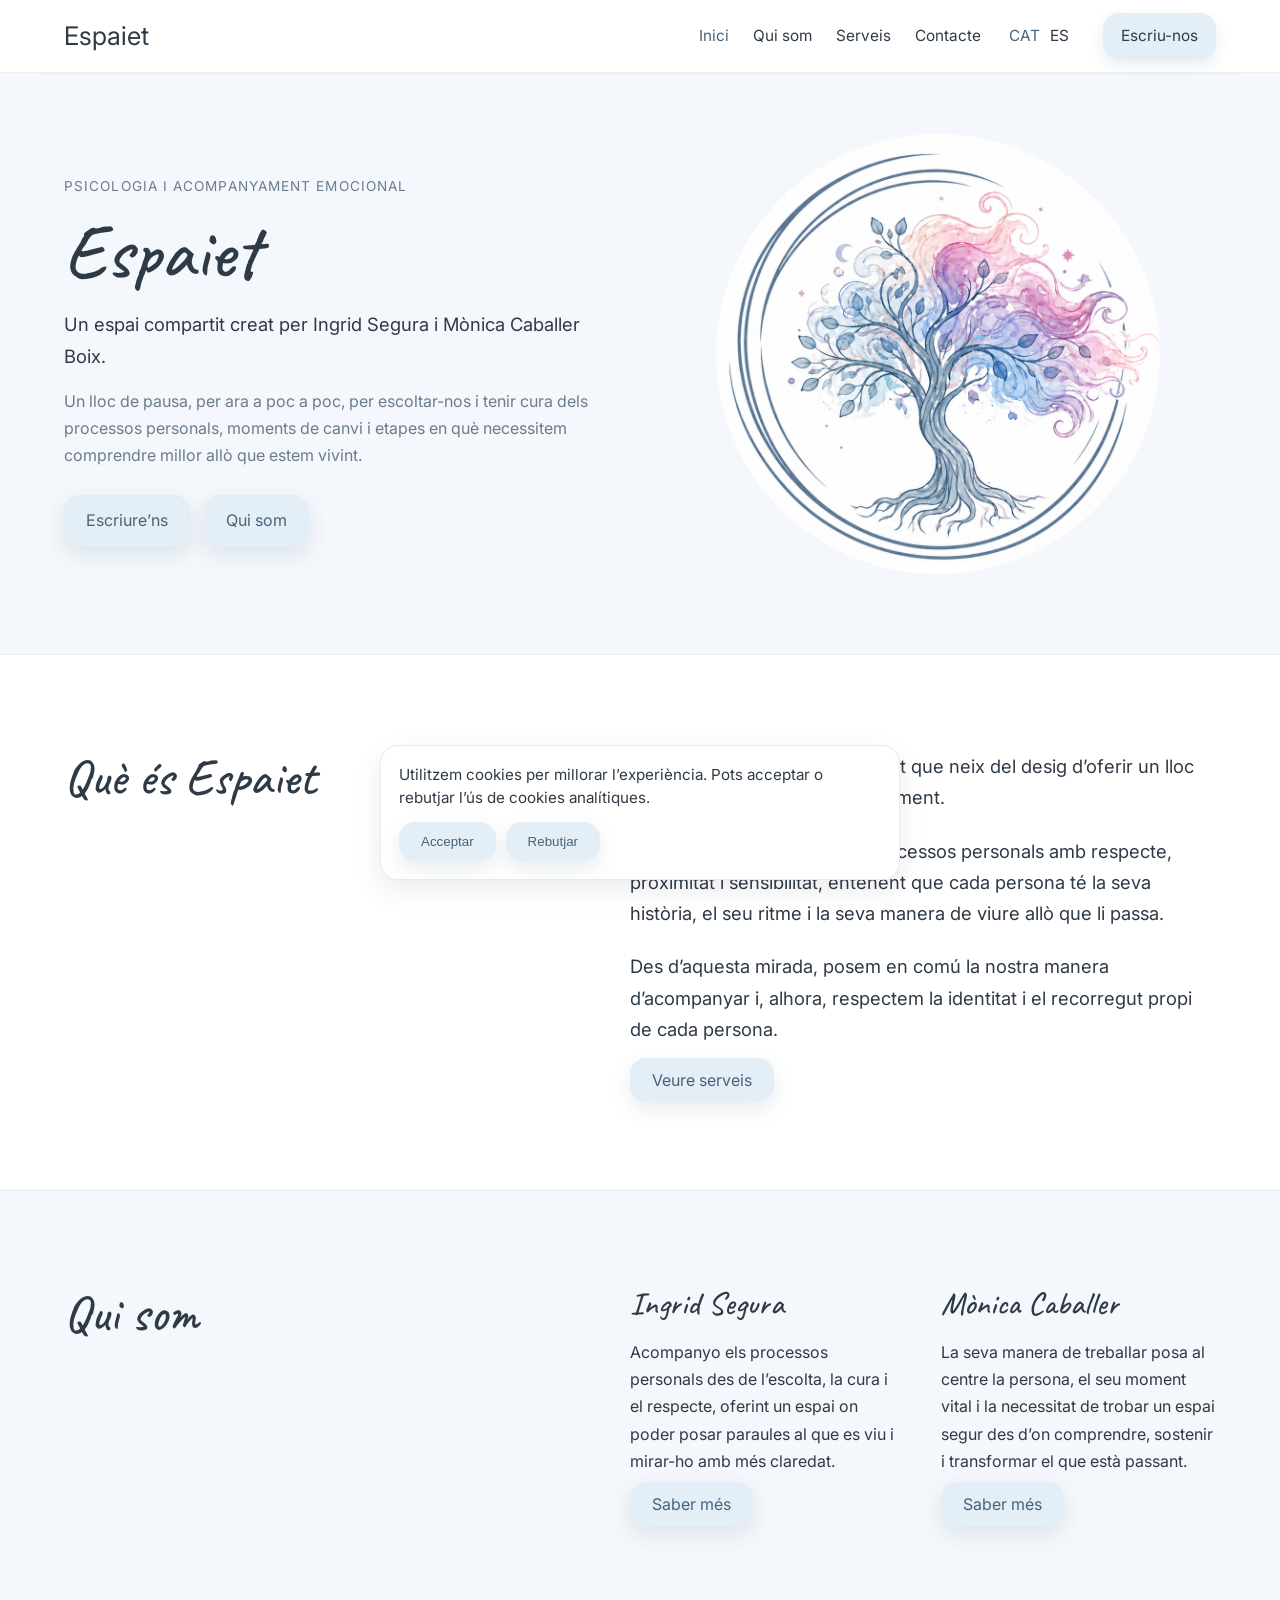
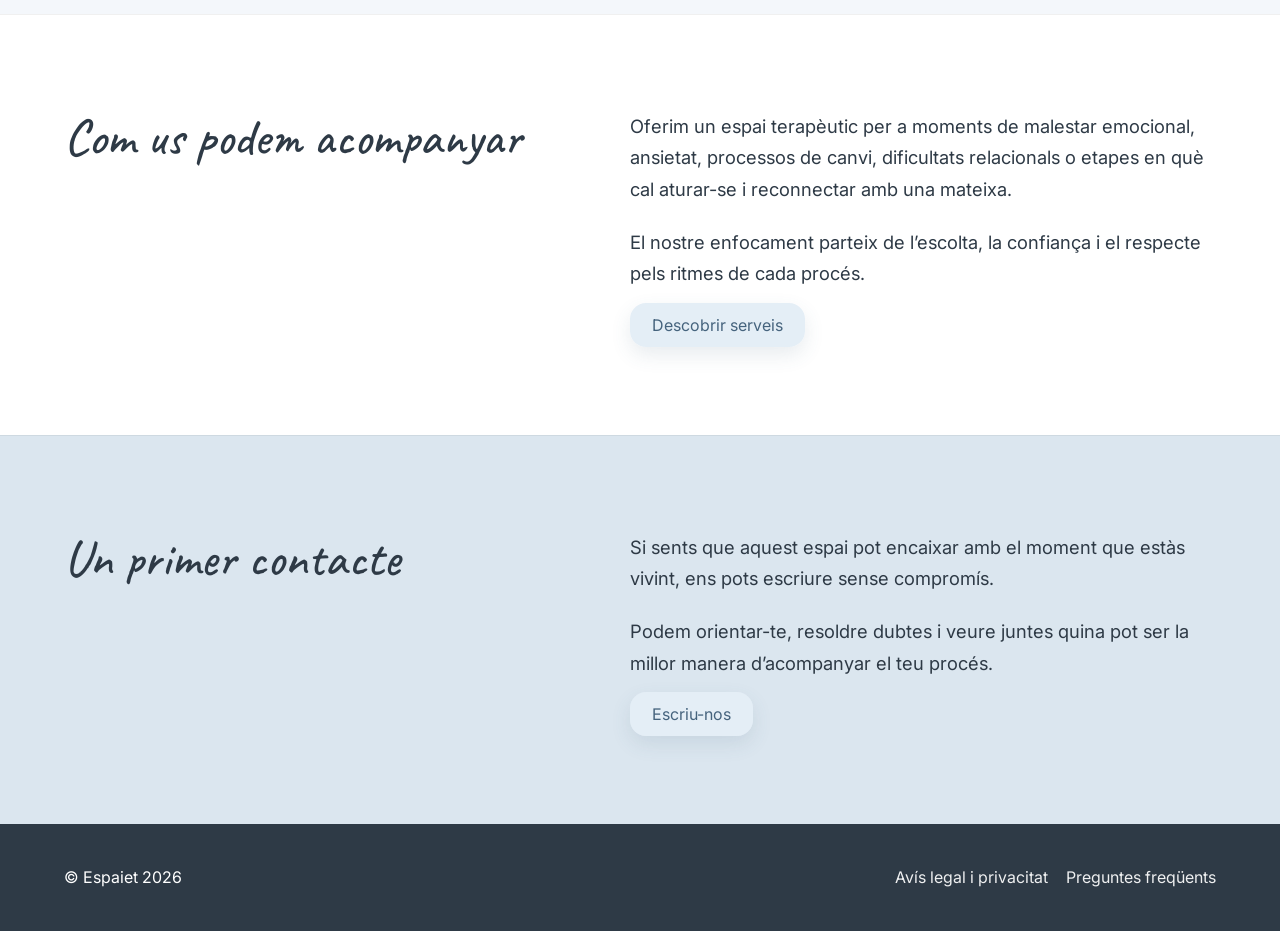
==== commit eaffcb4c: "Add files via upload" ====
--- a/index.html
+++ b/index.html
@@ -19,7 +19,7 @@
   <meta name="twitter:card" content="summary_large_image">
   <meta name="twitter:title" content="Espaiet | Psicologia i acompanyament emocional">
   <meta name="twitter:description" content="Un espai compartit de psicologia i acompanyament emocional.">
-  <meta name="twitter:image" content="https://espaiet.cat/img/og-home.jpg">
+  <meta name="twitter:image" content="https://espaiet.cat/img/logo_sll.png">
 
   <meta name="geo.region" content="ES-CT">
 
@@ -28,6 +28,7 @@
   <link rel="alternate" hreflang="ca" href="https://espaiet.cat/">
   <link rel="alternate" hreflang="es" href="https://espaiet.cat/index_es.html">
   <link rel="alternate" hreflang="x-default" href="https://espaiet.cat/">
+  <link rel="icon" type="image/png" href="img/favicon-gran.ico">
 
   <script type="application/ld+json">
   {
@@ -122,11 +123,7 @@
 
       <div class="hero-visual">
         <div class="hero-visual-main">
-          <img src="img/foto1.webp" alt="Espaiet, espai de psicologia i acompanyament emocional">
-        </div>
-
-        <div class="hero-visual-small">
-          <img src="img/foto2.webp" alt="Detall de l'espai">
+          <img src="img/logo_sll.png" alt="Espaiet, espai de psicologia i acompanyament emocional">
         </div>
 
       </div>
--- a/estils/estils.css
+++ b/estils/estils.css
@@ -62,9 +62,17 @@
 }
 
 img{
-  display:block;
   max-width:100%;
   border-radius: 50%;
+}
+.icon-img,
+.contact-icon img{
+  width: 28px;
+  height: 28px;
+  min-width: 28px;
+  object-fit: contain;
+  border-radius: 0 !important;
+  display: block;
 }
 
 h1,h2,h3{
@@ -812,6 +820,44 @@
   gap: 10px;
 }
 
+.audio-box{
+  margin:42px 0;
+  padding:32px;
+  background:var(--surface-soft);
+  border:1px solid var(--line-light);
+  border-radius:22px;
+}
+
+.audio-header{
+  display:flex;
+  align-items:center;
+  gap:10px;
+  margin-bottom:10px;
+}
+
+.audio-icon{
+  font-size:22px;
+}
+
+.audio-label{
+  font-size:14px;
+  color:var(--muted);
+  text-transform:uppercase;
+  letter-spacing:.04em;
+}
+
+.audio-box h3{
+  margin-bottom:12px;
+  font-size:24px;
+}
+
+.audio-box p{
+  margin-bottom:20px;
+}
+
+.resource-card{
+  background:var(--surface-soft);
+}
 /* Mòbil */
 @media (max-width: 920px){
   .nav-toggle{
@@ -848,14 +894,6 @@
     gap:14px;
   }
 
-.nav-cta{
-  border:0;
-  background:#f1d8d3;
-  color:#7d5750;
-  border-radius:18px;
-  padding:10px 18px;
-}
-
 
 /* 📱 MOBILE */
 
@@ -931,4 +969,97 @@
     object-position: center;
     border-radius: 50%;
   }
+}
+
+/* Contacte - targetes de persones */
+.contact-person h3{
+  font-size: clamp(2.1rem, 3vw, 2.8rem);
+  line-height: 1;
+  margin: 0 0 18px;
+  color: var(--text);
+}
+
+.contact-person ul{
+  list-style: none;
+  padding: 0;
+  margin: 0;
+  display: grid;
+  gap: 12px;
+}
+
+.contact-person li{
+  display: flex;
+  align-items: center;
+  gap: 10px;
+  font-size: 1.05rem;
+  line-height: 1.4;
+}
+
+.contact-person a{
+  color: var(--text);
+  text-decoration: none;
+}
+
+.contact-person a:hover{
+  color: var(--accent-dark);
+}
+
+.contact-icon{
+  width: 26px;
+  min-width: 26px;
+  display: inline-flex;
+  align-items: center;
+  justify-content: center;
+  color: var(--accent-dark);
+}
+
+.icon-img{
+  width: 28px;
+  height: 28px;
+  border-radius: 0;
+  display: block;
+}
+
+/* WhatsApp m�s discret */
+.contact-person li:has(.icon-img){
+  margin-top: 6px;
+}
+.contact-label{
+  font-size: 0.85rem;
+  letter-spacing: .08em;
+  text-transform: uppercase;
+  color: var(--muted);
+  margin-bottom: 6px;
+}
+
+.contact-form-wrap select{
+  width:100%;
+  padding:16px 18px;
+  border:1px solid rgba(0,0,0,.08);
+  border-radius:18px;
+  background:#ffffff;
+  color:var(--text);
+  font:inherit;
+}
+
+.form-row label:not(.sr-only){
+  display:block;
+  margin-bottom:6px;
+  font-size:.95rem;
+  color:var(--muted);
+}
+
+@media (max-width: 600px){
+  .contact-person h3{
+    font-size: 2.25rem;
+  }
+
+  .contact-person li{
+    font-size: 0.98rem;
+    align-items: flex-start;
+  }
+
+  .contact-icon{
+    margin-top: 2px;
+  }
 }
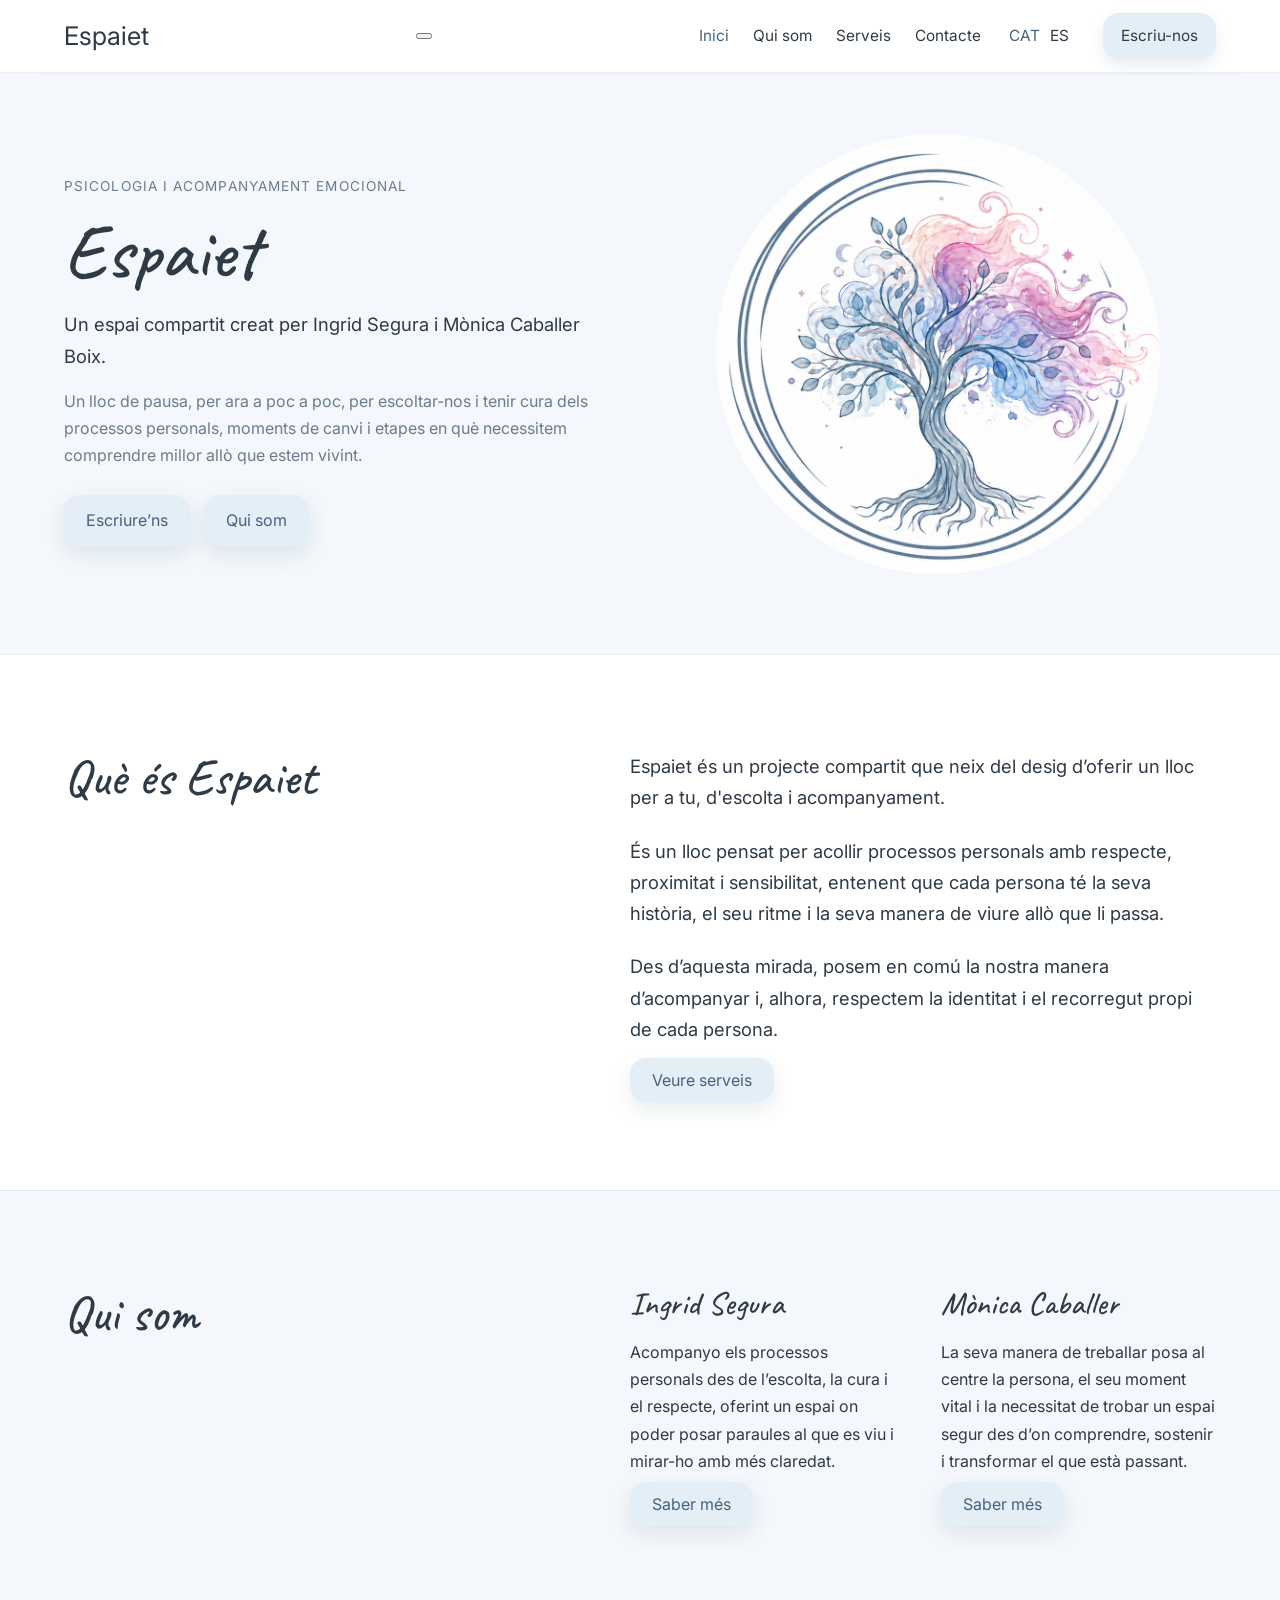
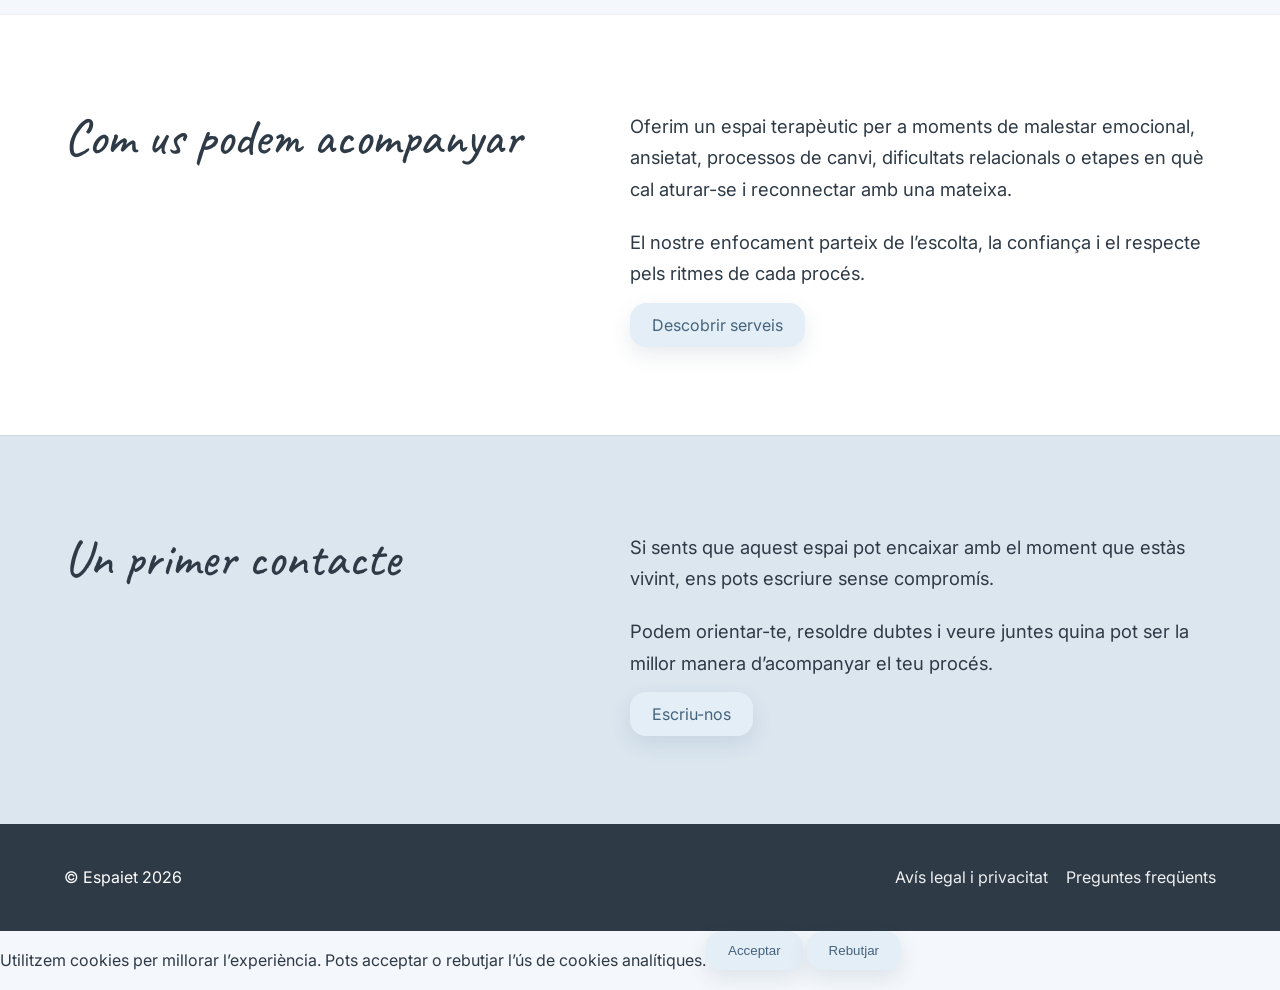
==== commit efb6fc69: "Add files via upload" ====
--- a/index.html
+++ b/index.html
@@ -12,7 +12,7 @@
   <meta property="og:description" content="Un espai compartit de psicologia i acompanyament emocional creat per Ingrid Segura i Mònica Caballer Boix.">
   <meta property="og:type" content="website">
   <meta property="og:url" content="https://espaiet.cat/">
-  <meta property="og:image" content="https://espaiet.cat/img/og-home.jpg">
+  <meta property="og:image" content="https://espaiet.cat/img/logo4.png">
   <meta property="og:site_name" content="Espaiet">
   <meta property="og:locale" content="ca_ES">
 
@@ -28,7 +28,7 @@
   <link rel="alternate" hreflang="ca" href="https://espaiet.cat/">
   <link rel="alternate" hreflang="es" href="https://espaiet.cat/index_es.html">
   <link rel="alternate" hreflang="x-default" href="https://espaiet.cat/">
-  <link rel="icon" type="image/png" href="img/favicon-gran.ico">
+  <link rel="icon" type="image/png" href="img/favicon.ico">
 
   <script type="application/ld+json">
   {
--- a/estils/estils.css
+++ b/estils/estils.css
@@ -414,17 +414,6 @@
     min-height:auto;
   }
 
-  .hero-visual-main{
-    width:100%;
-  }
-
-  .hero-visual-small{
-    position:relative;
-    top:auto;
-    left:auto;
-    width:180px;
-    margin-top:20px;
-  }
 
   .hero-shape{
     display:none;
@@ -434,7 +423,7 @@
     flex-direction:column;
     align-items:flex-start;
   }
-}
+
 
 /** pagina qui som **/
 
@@ -933,21 +922,19 @@
     display: block;
   }
 
-  .hero-visual-main{
-    width: 100%;
-    border-radius: 34px;
-    overflow: hidden;
-    box-shadow: 0 18px 45px rgba(44,57,70,.12);
-  }
-
-  .hero-visual-main img{
-    width: 100%;
-    height: 250px;
-    object-fit: cover;
-    object-position: center;
-    border-radius: 34px;
-  }
-
+.hero-visual-main{
+  width: 100%;
+  aspect-ratio: 1 / 1;   /* ?? clau perqu� siga cercle perfecte */
+  border-radius: 50%;    /* ?? cercle */
+  overflow: hidden;
+}
+
+.hero-visual-main img{
+  width: 100%;
+  height: 100%;
+  object-fit: cover;
+  border-radius: 50%;    /* ?? tamb� cercle */
+}
   .hero-visual-small{
     position: absolute;
     right: 18px;
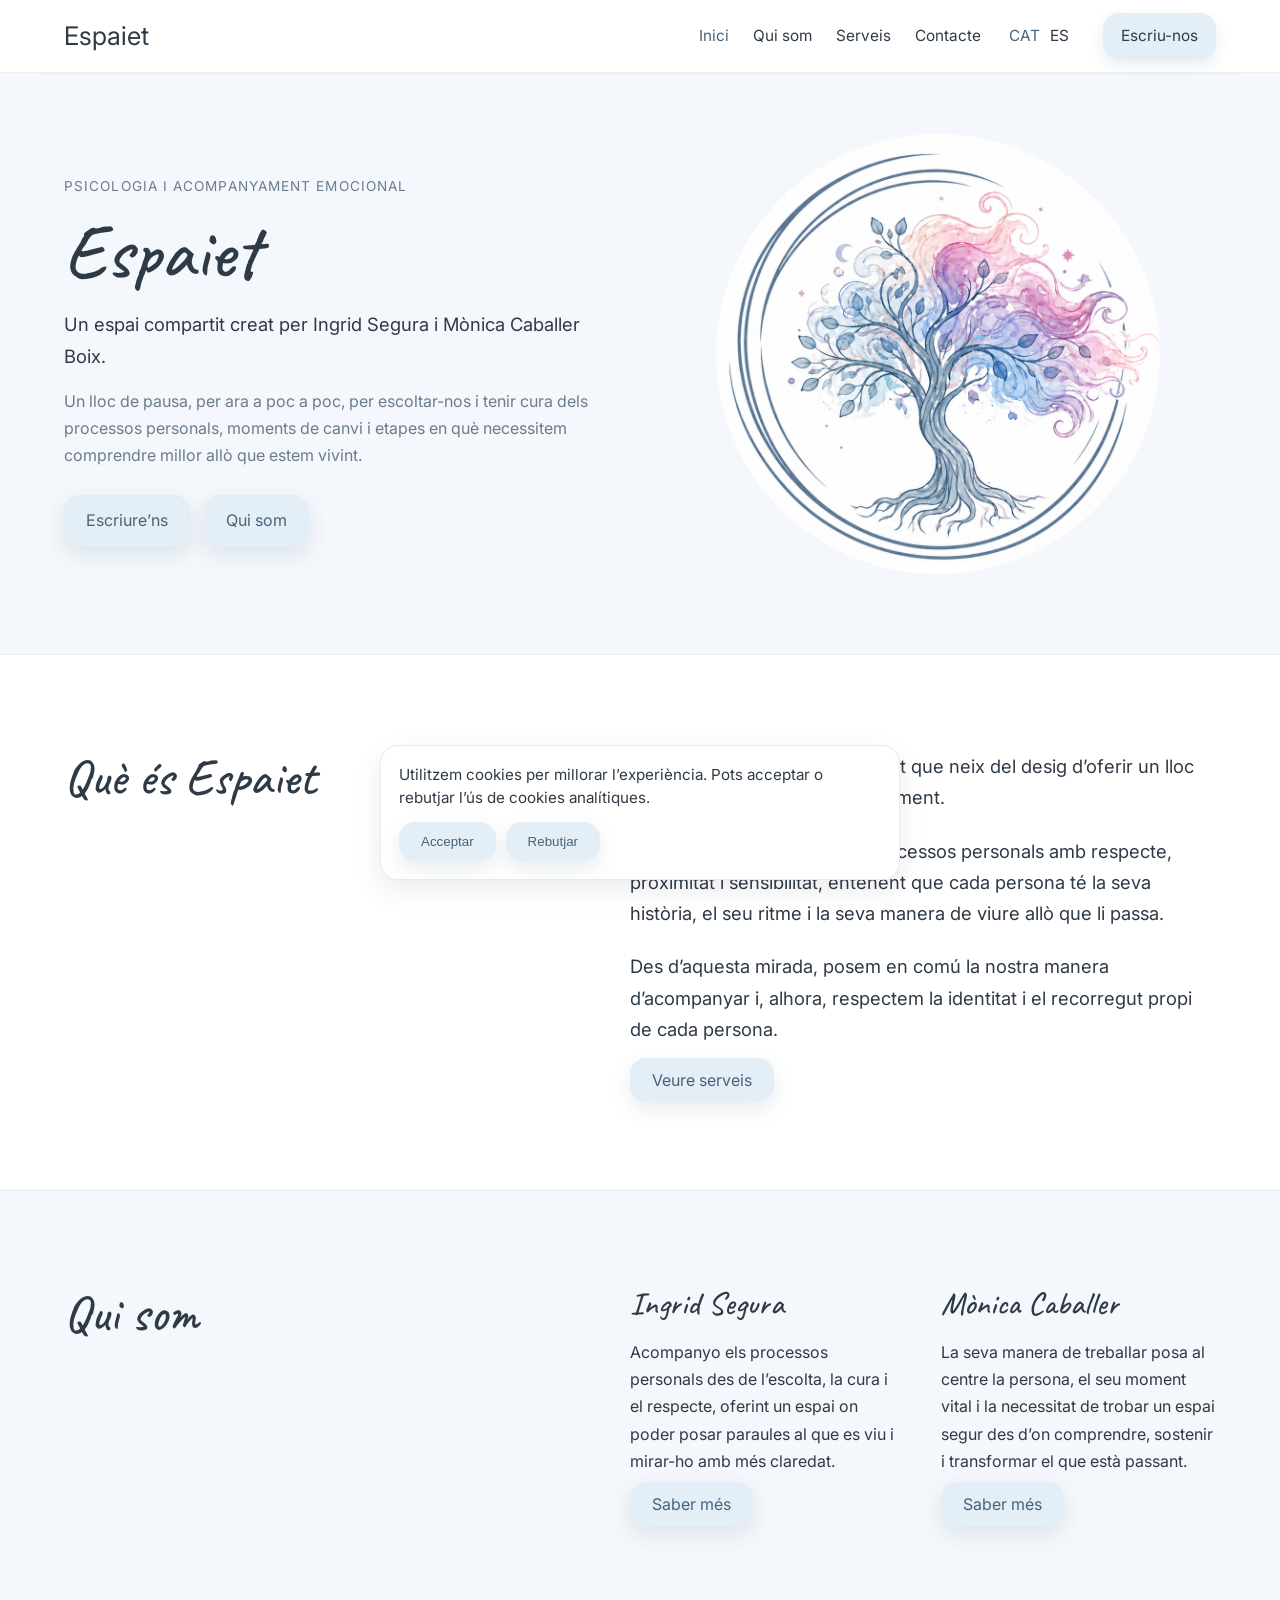
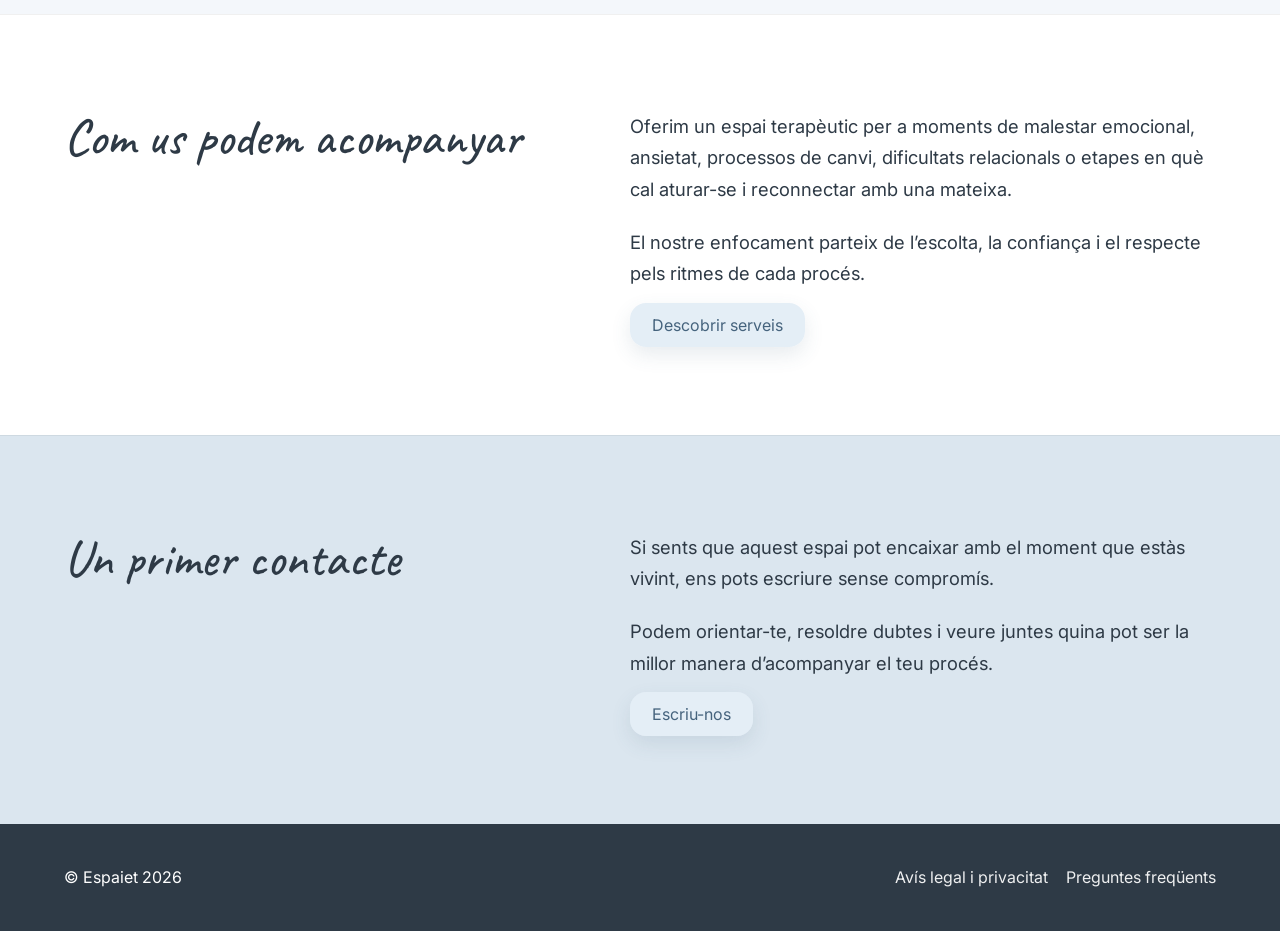
==== commit 2e96bc7d: "Add files via upload" ====
--- a/index.html
+++ b/index.html
@@ -28,7 +28,7 @@
   <link rel="alternate" hreflang="ca" href="https://espaiet.cat/">
   <link rel="alternate" hreflang="es" href="https://espaiet.cat/index_es.html">
   <link rel="alternate" hreflang="x-default" href="https://espaiet.cat/">
-  <link rel="icon" type="image/png" href="img/favicon.ico">
+  <link rel="icon" type="image/x-icon" href="img/favicon.ico">
 
   <script type="application/ld+json">
   {
--- a/estils/estils.css
+++ b/estils/estils.css
@@ -423,7 +423,7 @@
     flex-direction:column;
     align-items:flex-start;
   }
-
+}
 
 /** pagina qui som **/
 
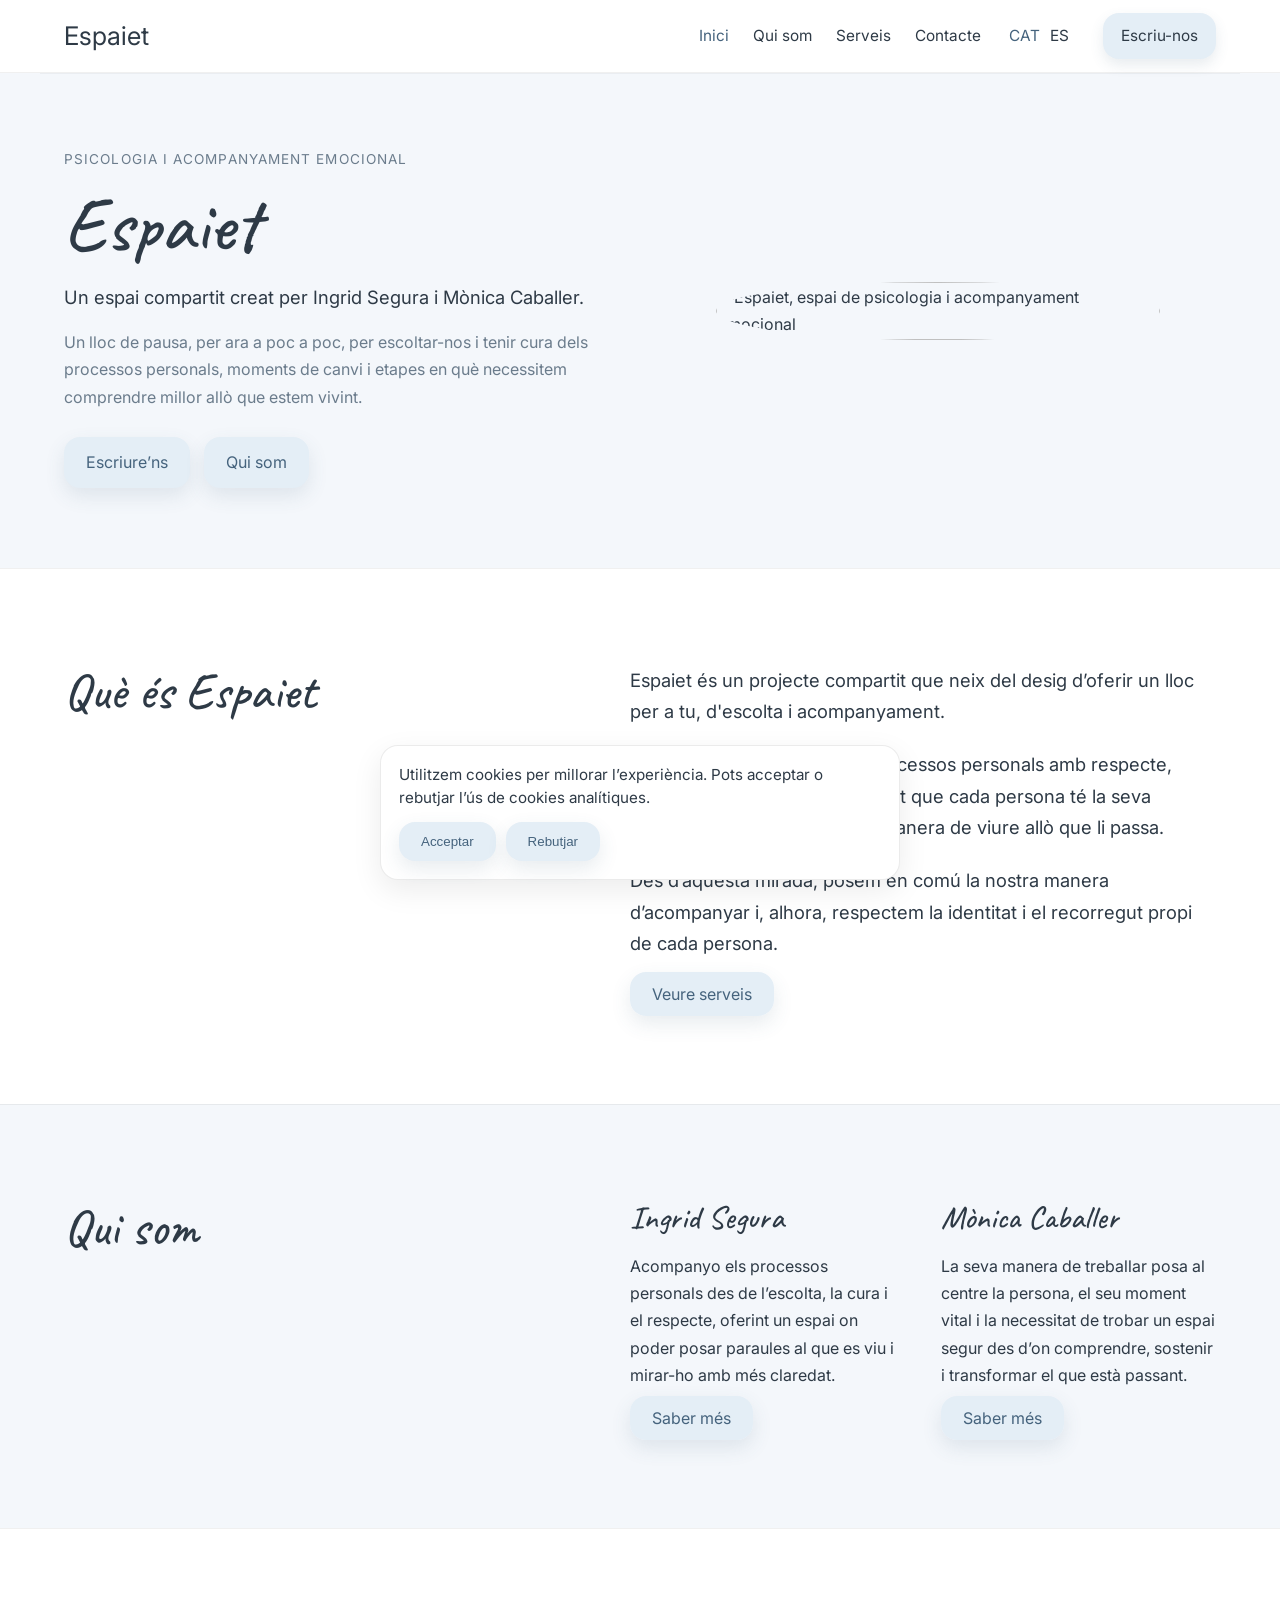
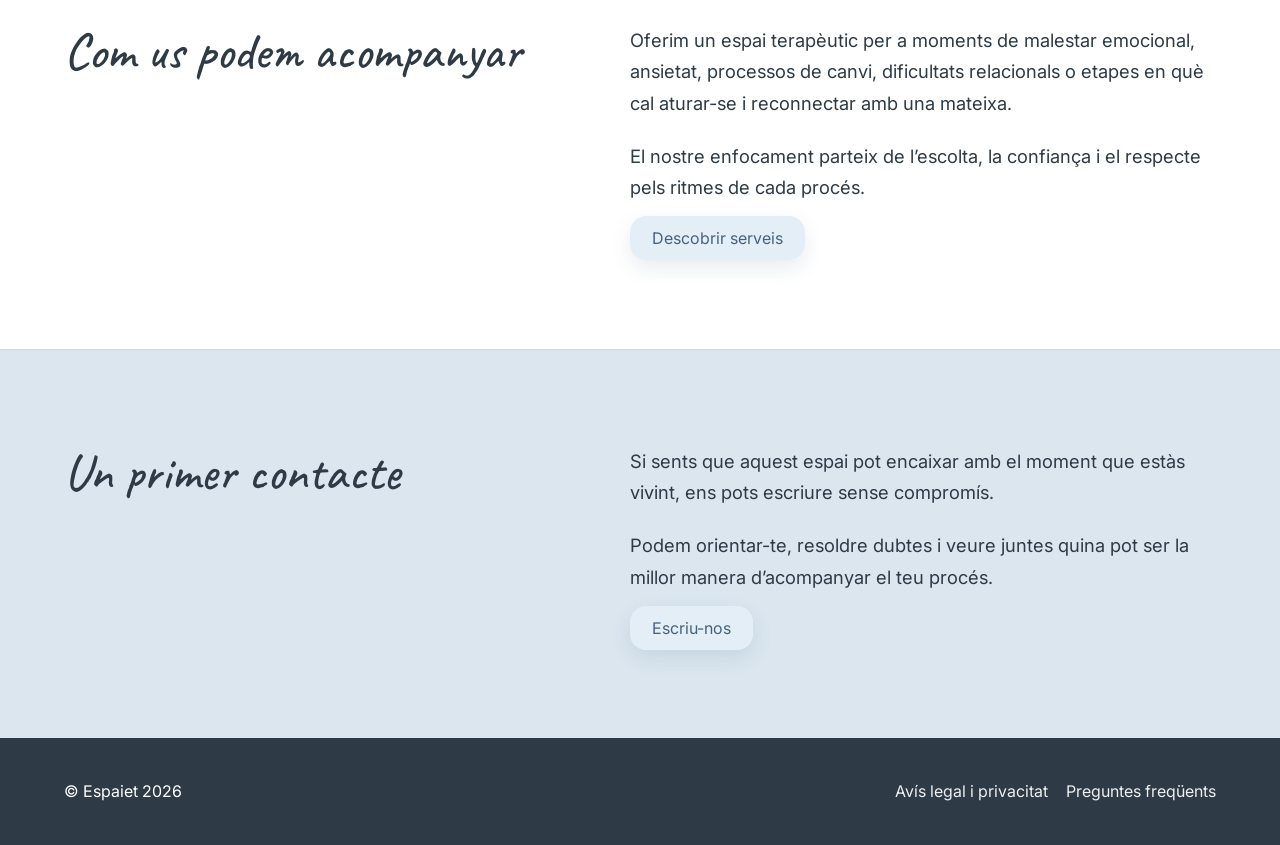
==== commit 6b53666b: "Add files via upload" ====
--- a/index.html
+++ b/index.html
@@ -106,7 +106,7 @@
           <h1>Espaiet</h1>
 
           <p class="hero-lead">
-            Un espai compartit creat per Ingrid Segura i Mònica Caballer Boix.
+            Un espai compartit creat per Ingrid Segura i Mònica Caballer.
           </p>
 
           <p class="hero-text">
@@ -123,8 +123,10 @@
 
       <div class="hero-visual">
         <div class="hero-visual-main">
-          <img src="img/logo_sll.png" alt="Espaiet, espai de psicologia i acompanyament emocional">
-        </div>
+          <!--img src="img/logo_sll.png" alt="Espaiet, espai de psicologia i acompanyament emocional"-->
+          <img src="img/logo1.jpeg" alt="Espaiet, espai de psicologia i acompanyament emocional">
+          <!--img src="img/logo2.jpg" alt="Espaiet, espai de psicologia i acompanyament emocional"-->
+       </div>
 
       </div>
     </section>
--- a/estils/estils.css
+++ b/estils/estils.css
@@ -1049,4 +1049,127 @@
   .contact-icon{
     margin-top: 2px;
   }
+}
+
+
+/* Qui som - layout propi */
+
+.qui-som-section{
+  border-top:1px solid rgba(0,0,0,.04);
+}
+
+.qui-som-grid{
+  max-width:1200px;
+  margin:0 auto;
+  padding:36px 24px;
+  display:grid;
+  grid-template-columns:1fr 1fr;
+  gap:48px;
+  align-items:start;
+}
+
+.qui-som-card{
+  display:flex;
+  flex-direction:column;
+  align-items:center;
+}
+
+.qui-som-photo{
+  width:100%;
+  max-width:360px;
+  margin-bottom:30px;
+}
+
+.qui-som-photo img{
+  width:100%;
+  aspect-ratio:1 / 1;
+  object-fit:cover;
+  display:block;
+  border-radius:24px;
+  box-shadow:0 10px 30px rgba(0,0,0,.08);
+}
+
+.qui-som-copy{
+  max-width:520px;
+  width:100%;
+}
+
+.qui-som-copy h2{
+  margin:0 0 18px;
+  font-size:clamp(2.4rem,4vw,3.4rem);
+  line-height:1.02;
+}
+
+.qui-som-copy p{
+  margin:0 0 18px;
+  font-size:1.06rem;
+  color:var(--text);
+}
+
+/* Foto conjunta opcional */
+
+.qui-som-shared-photo{
+  max-width:980px;
+  margin:0 auto;
+  padding:36px 24px;
+}
+
+.qui-som-shared-photo img{
+  width:100%;
+  max-height:520px;
+  object-fit:cover;
+  display:block;
+  border-radius:28px;
+  box-shadow:0 12px 34px rgba(0,0,0,.08);
+}
+
+/* M�bil */
+
+@media (max-width: 980px){
+  .qui-som-grid{
+    grid-template-columns:1fr;
+    gap:52px;
+    padding:28px 24px;
+  }
+
+  .qui-som-photo{
+    max-width:280px;
+    margin-bottom:24px;
+  }
+
+  .qui-som-copy{
+    max-width:620px;
+  }
+}
+
+@media (max-width: 600px){
+  .qui-som-grid{
+    padding:24px 20px;
+    gap:46px;
+  }
+
+  .qui-som-photo{
+    max-width:240px;
+  }
+
+  .qui-som-photo img{
+    border-radius:18px;
+  }
+
+  .qui-som-copy h2{
+    font-size:2.45rem;
+  }
+
+  .qui-som-copy p{
+    font-size:1rem;
+  }
+
+  .qui-som-shared-photo{
+    padding:28px 20px;
+  }
+
+  .qui-som-shared-photo img{
+    border-radius:20px;
+    max-height:380px;
+  }
 }
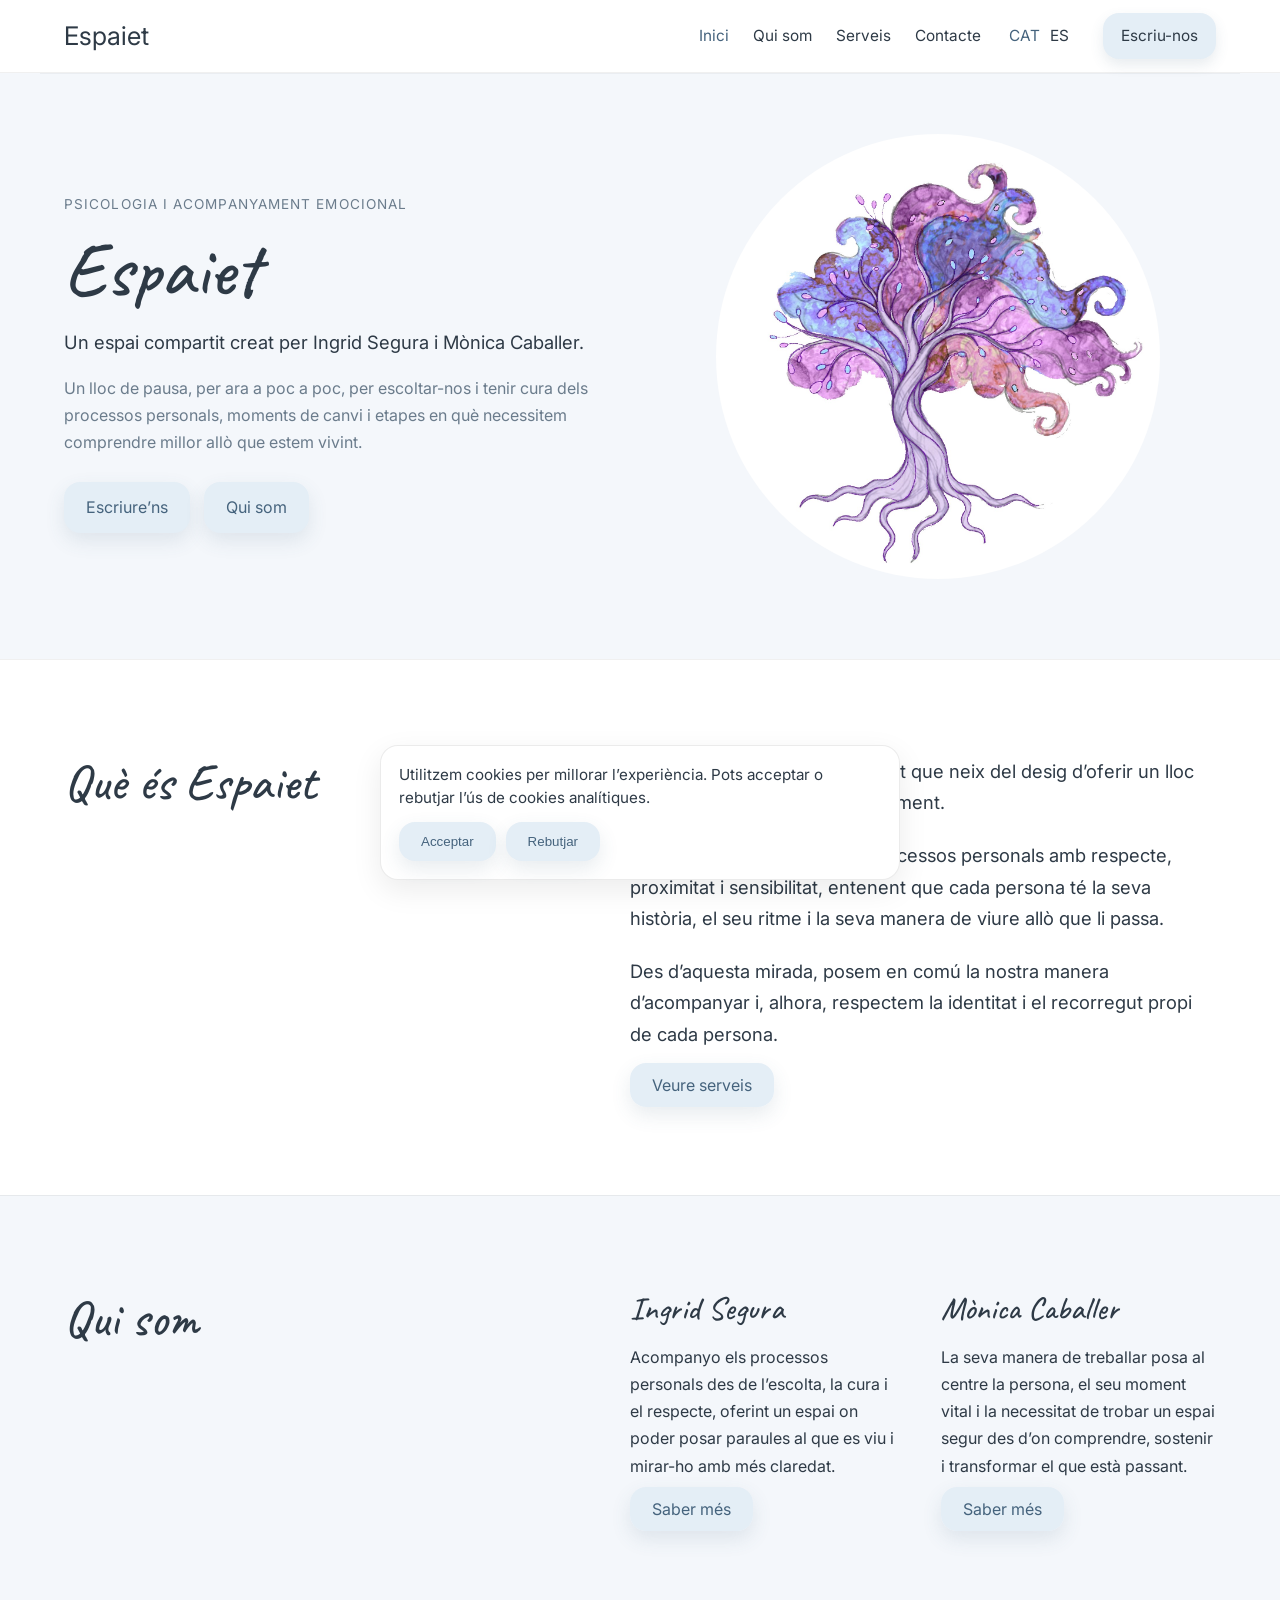
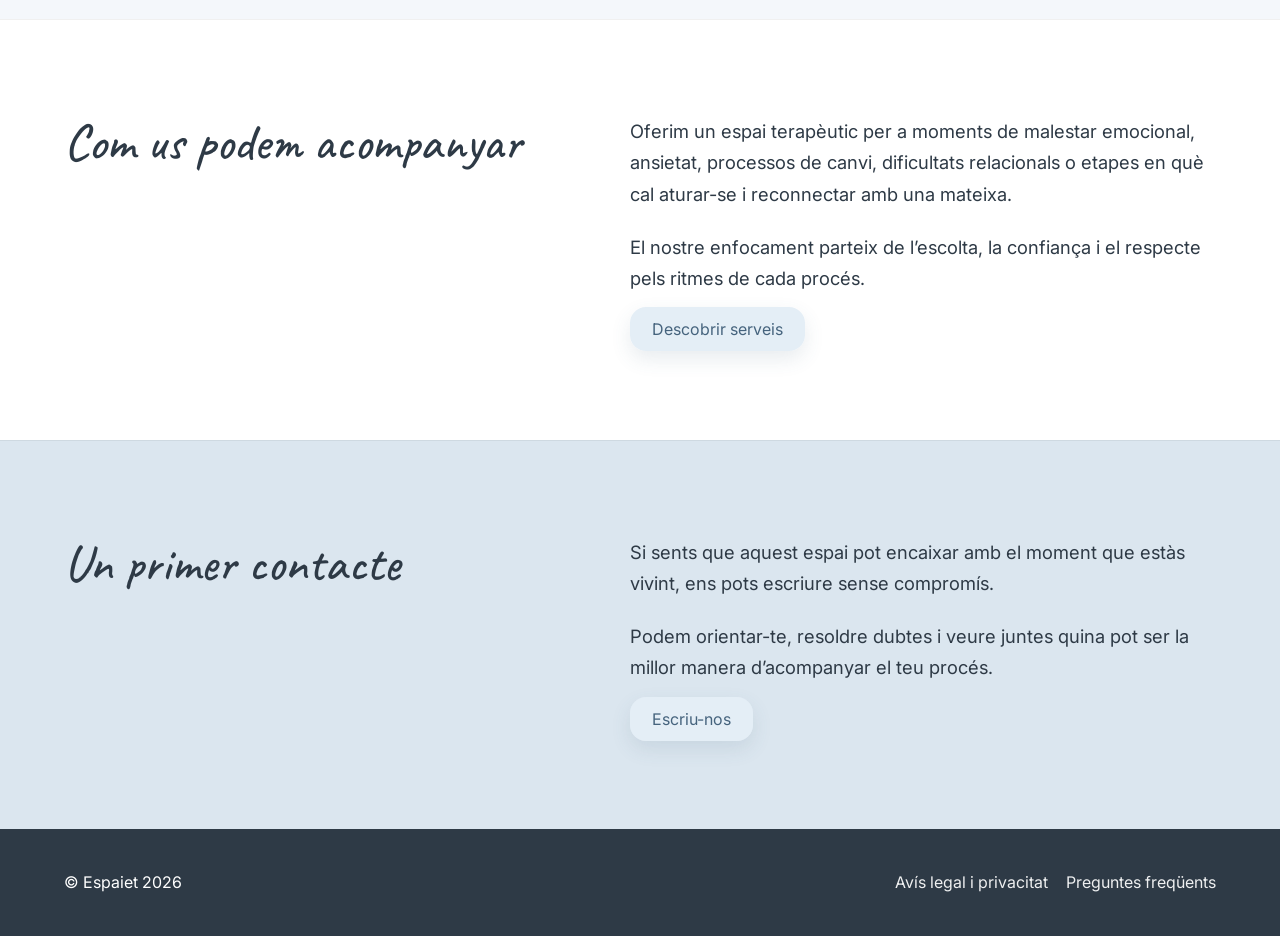
==== commit c0e0f922: "Add files via upload" ====
--- a/index.html
+++ b/index.html
@@ -12,14 +12,14 @@
   <meta property="og:description" content="Un espai compartit de psicologia i acompanyament emocional creat per Ingrid Segura i Mònica Caballer Boix.">
   <meta property="og:type" content="website">
   <meta property="og:url" content="https://espaiet.cat/">
-  <meta property="og:image" content="https://espaiet.cat/img/logo4.png">
+  <meta property="og:image" content="https://espaiet.cat/img/logo1.jpg">
   <meta property="og:site_name" content="Espaiet">
   <meta property="og:locale" content="ca_ES">
 
   <meta name="twitter:card" content="summary_large_image">
   <meta name="twitter:title" content="Espaiet | Psicologia i acompanyament emocional">
   <meta name="twitter:description" content="Un espai compartit de psicologia i acompanyament emocional.">
-  <meta name="twitter:image" content="https://espaiet.cat/img/logo_sll.png">
+  <meta name="twitter:image" content="https://espaiet.cat/img/logo1.jpg">
 
   <meta name="geo.region" content="ES-CT">
 
@@ -36,7 +36,7 @@
     "@type": "Organization",
     "name": "Espaiet | Mònica Caballer | Ingrid Segura",
     "url": "https://espaiet.cat/",
-    "logo": "https://espaiet.cat/img/logo.png",
+  	"logo": "https://espaiet.cat/img/logo1.jpg",
     "description": "Espai de psicologia i acompanyament emocional creat per Ingrid Segura i Mònica Caballer Boix.",
     "address": {
       "@type": "PostalAddress",
